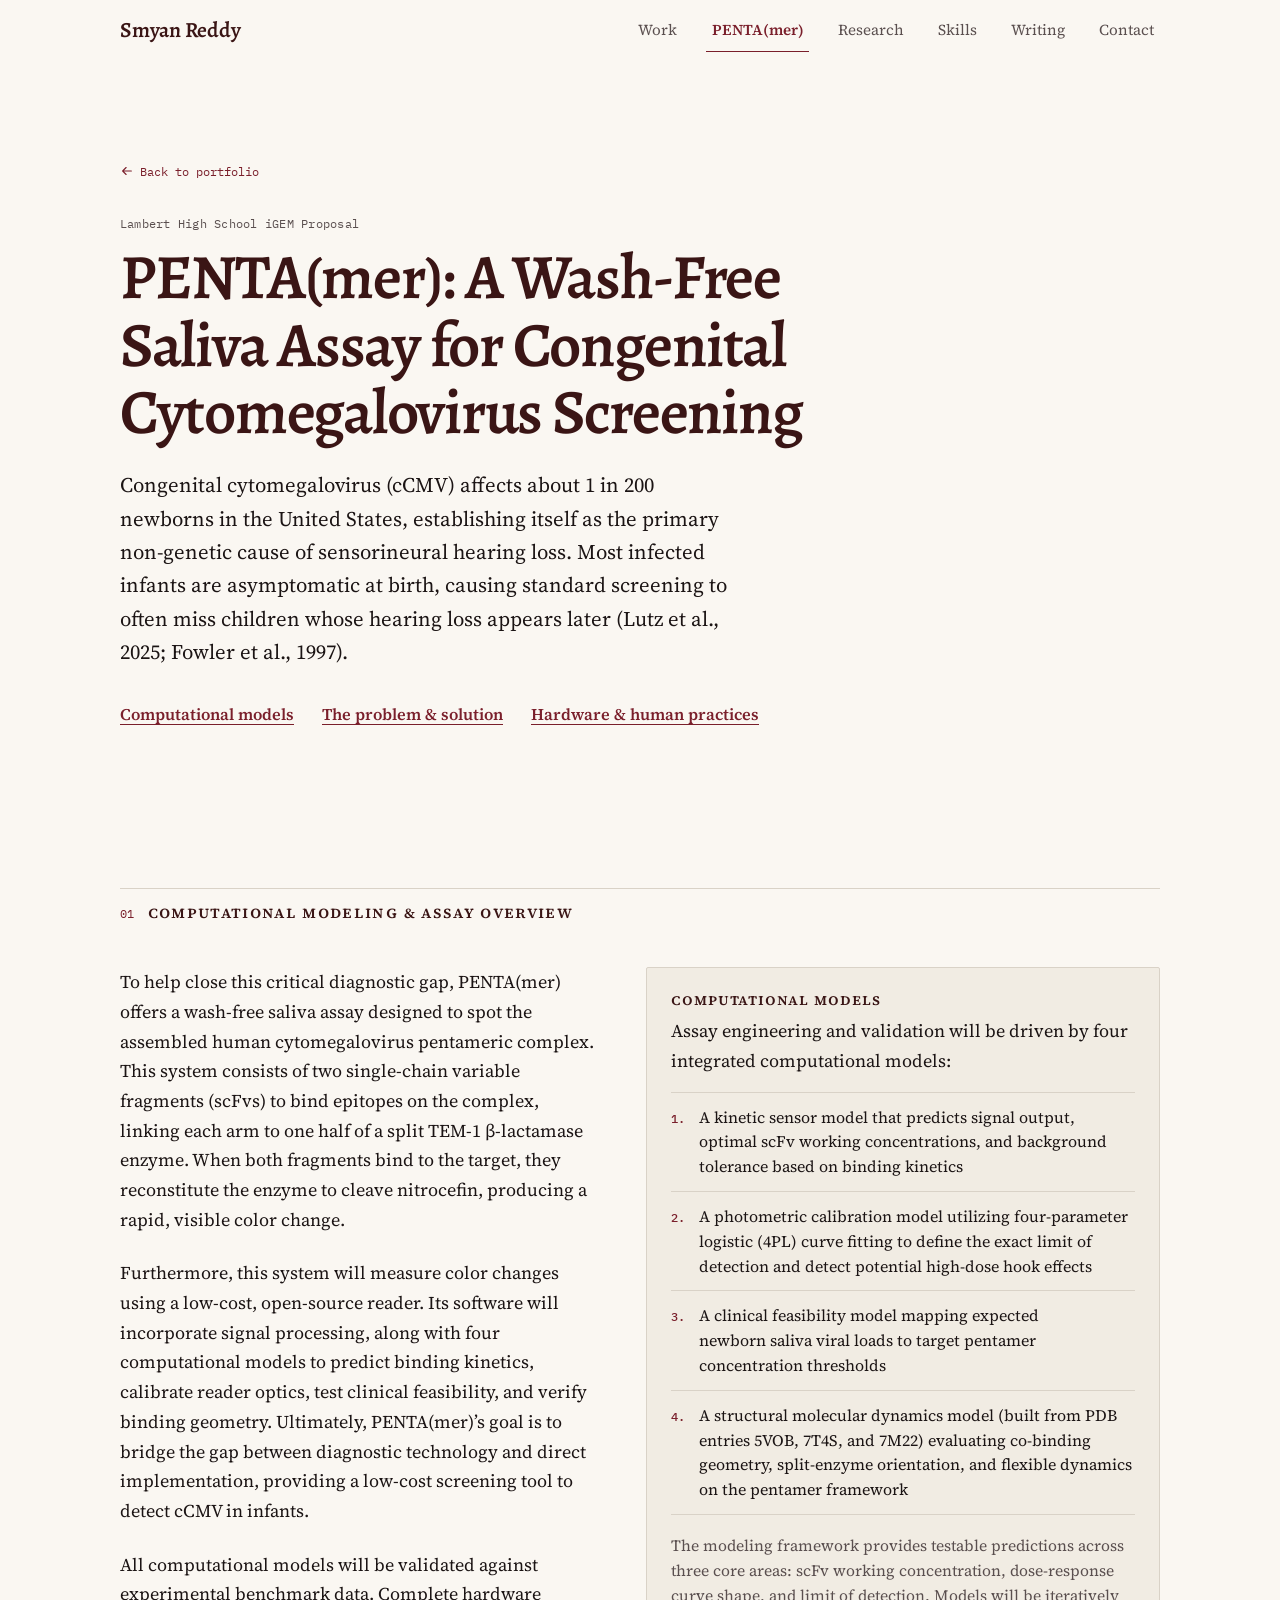
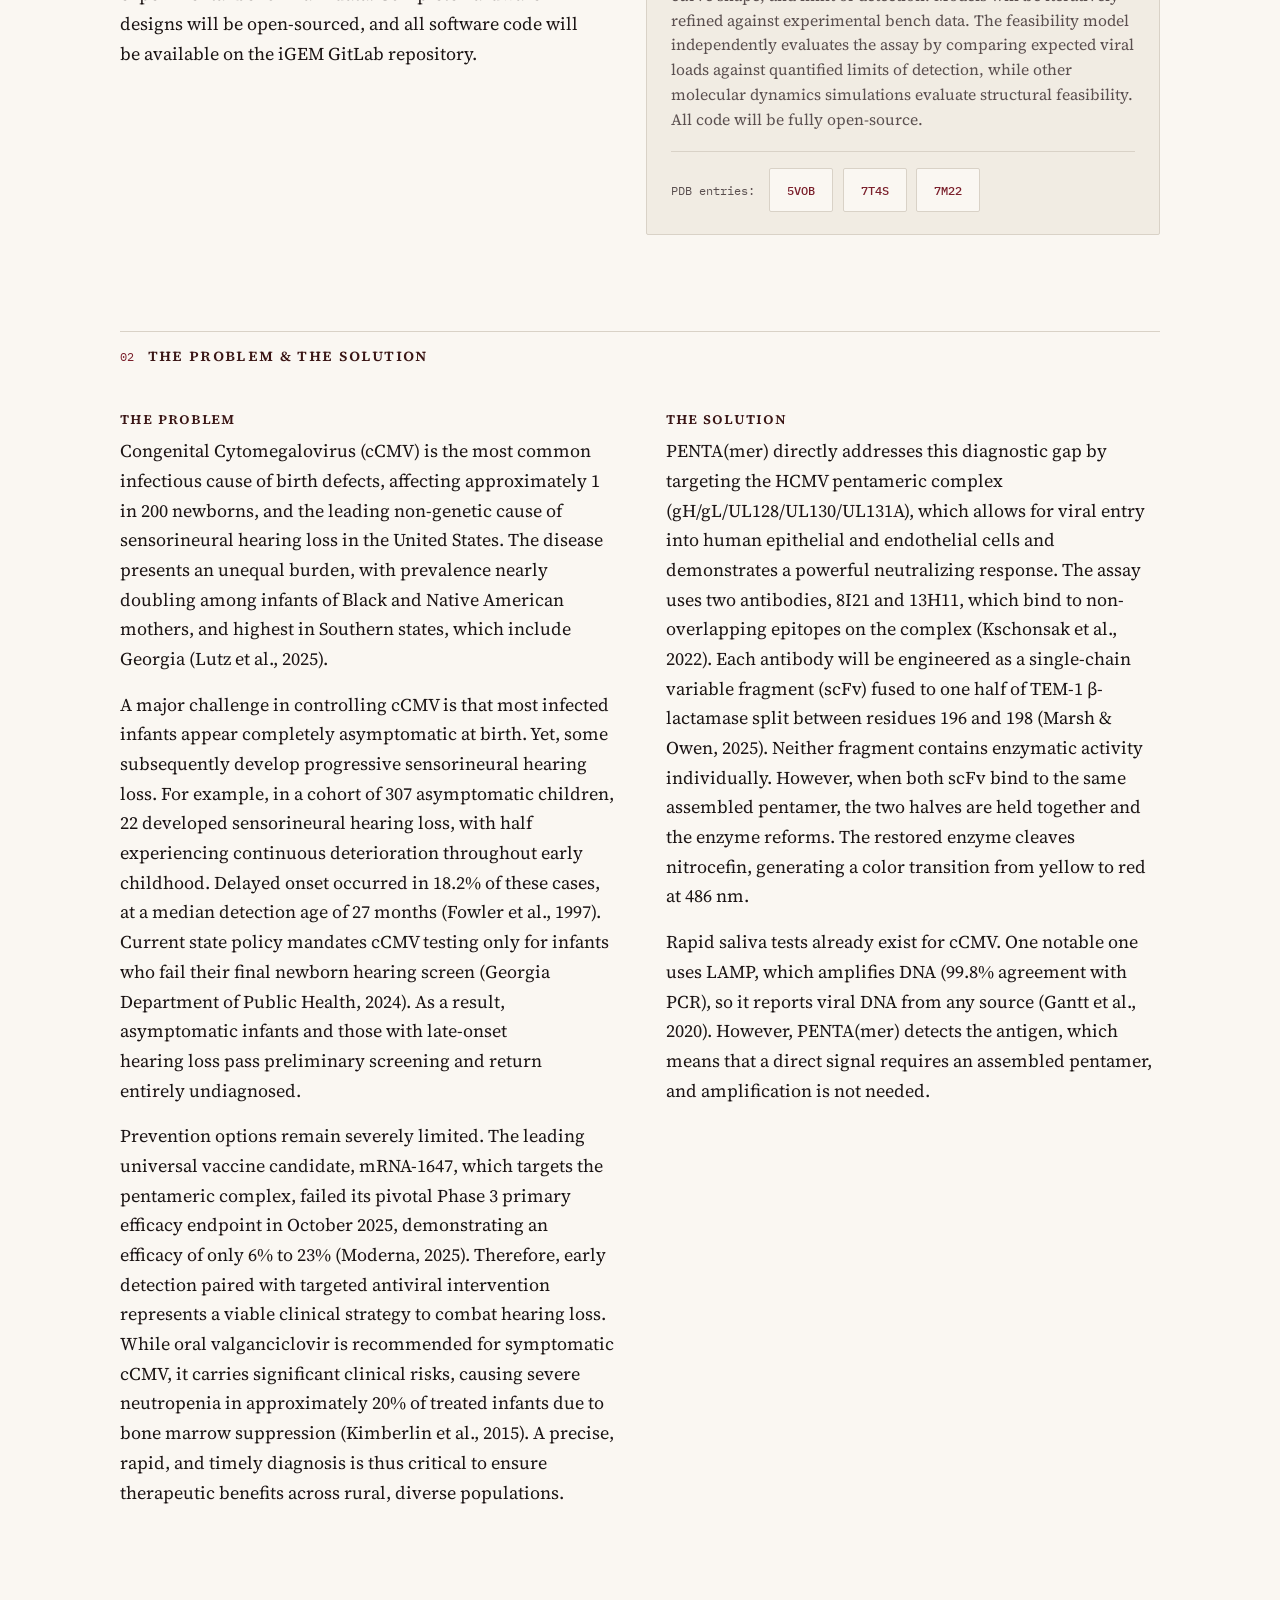
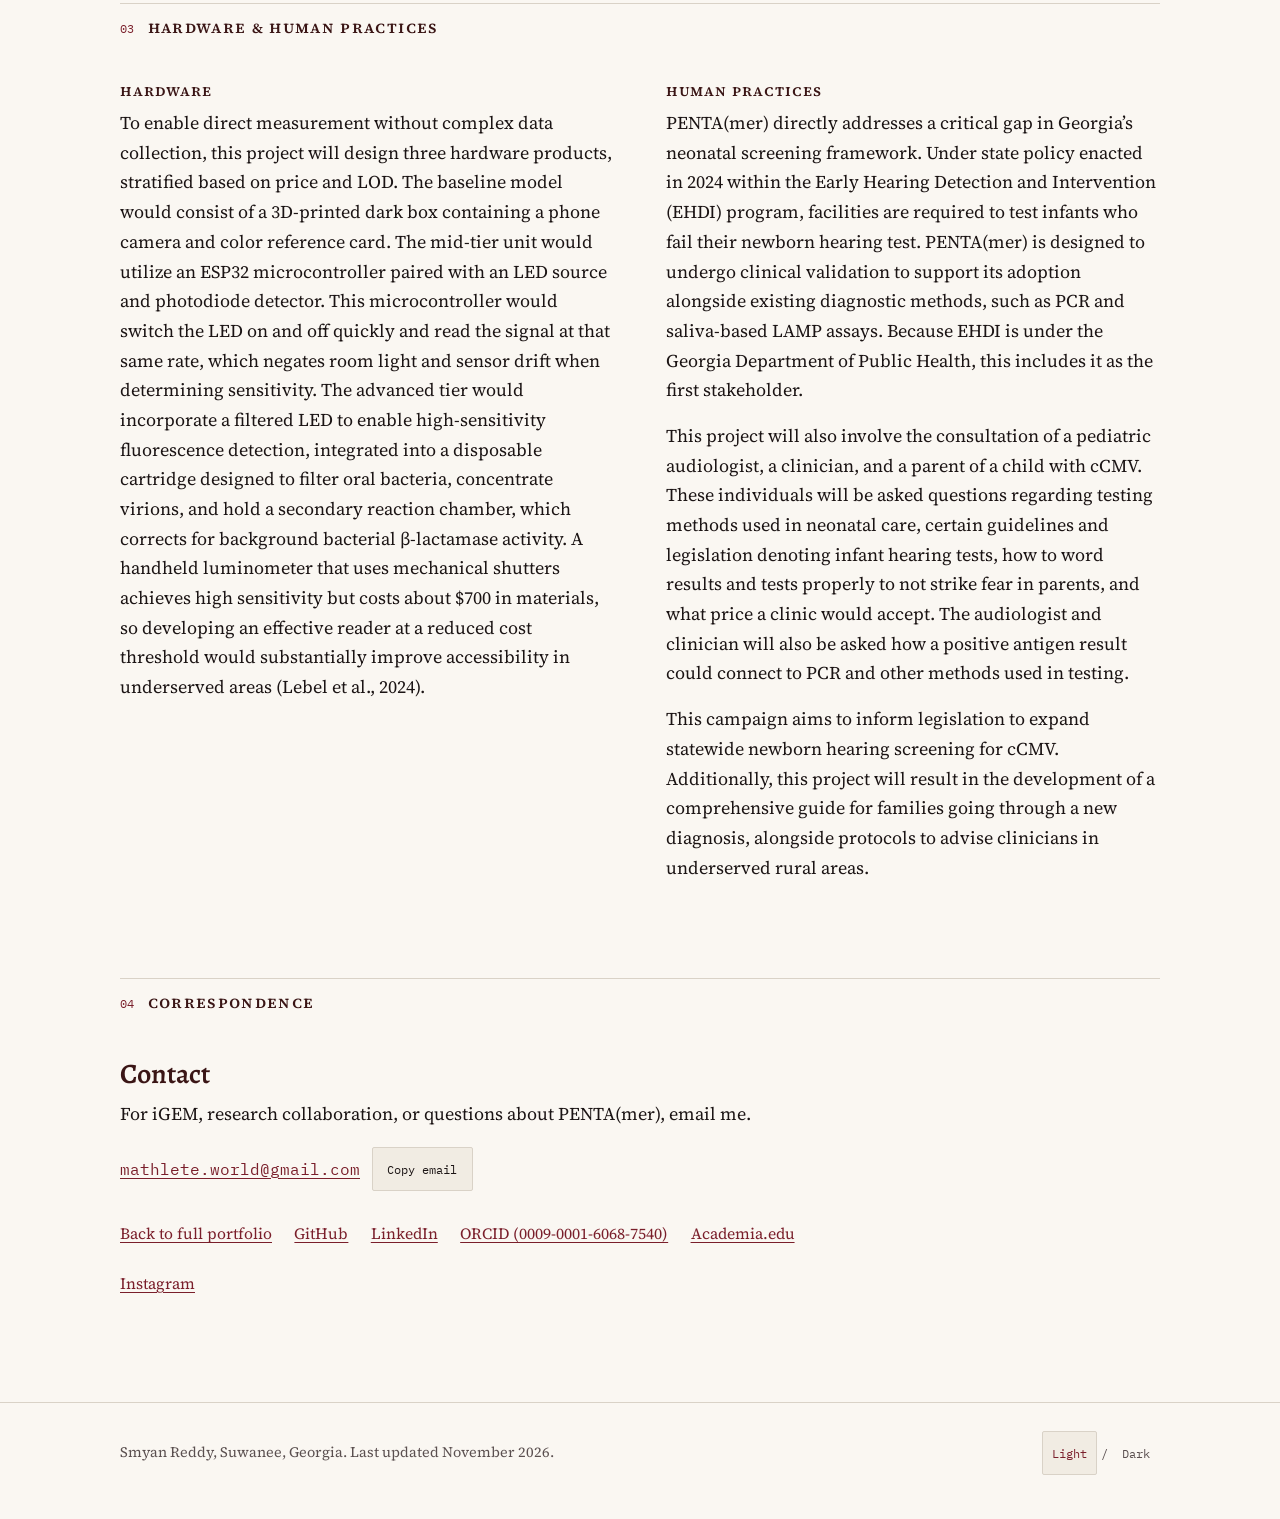
==== penta-mer/index.html @ 6793df15 "Initial commit: computational biology research portfolio and PENTA(mer) iGEM proposal" ====
<!DOCTYPE html>
<html lang="en">
<head>
  <meta charset="utf-8">
  <meta name="viewport" content="width=device-width, initial-scale=1">
  <title>PENTA(mer): A Wash-Free Saliva Assay for Congenital Cytomegalovirus Screening | Smyan Reddy</title>
  <meta name="description" content="Lambert High School iGEM Proposal by Smyan Reddy: PENTA(mer), a wash-free saliva assay for congenital cytomegalovirus screening driven by four integrated computational models.">
  <meta name="author" content="Smyan Reddy">

  <link rel="canonical" href="https://math12345678.github.io/portfolio/penta-mer/">
  <meta property="og:type" content="article">
  <meta property="og:title" content="PENTA(mer): A Wash-Free Saliva Assay for Congenital Cytomegalovirus Screening | Smyan Reddy">
  <meta property="og:description" content="Lambert High School iGEM Proposal focusing on four integrated computational models for split-enzyme congenital CMV screening.">
  <meta property="og:url" content="https://math12345678.github.io/portfolio/penta-mer/">
  <meta property="og:image" content="https://math12345678.github.io/portfolio/og-image.svg">
  <meta name="twitter:card" content="summary_large_image">
  <meta name="twitter:title" content="PENTA(mer): A Wash-Free Saliva Assay for Congenital Cytomegalovirus Screening | Smyan Reddy">
  <meta name="twitter:description" content="Lambert High School iGEM Proposal focusing on four integrated computational models for split-enzyme congenital CMV screening.">
  <meta name="twitter:image" content="https://math12345678.github.io/portfolio/og-image.svg">

  <link rel="icon" type="image/svg+xml" href="../favicon.svg">

  <!-- Apply saved theme preference before first paint -->
  <script>
    (function () {
      try {
        var saved = window.localStorage.getItem("sr-theme");
        if (saved === "light" || saved === "dark") {
          document.documentElement.setAttribute("data-theme", saved);
        }
      } catch (e) {}
    })();
  </script>

  <!-- Google Fonts with preconnect and non-blocking swap -->
  <link rel="preconnect" href="https://fonts.googleapis.com">
  <link rel="preconnect" href="https://fonts.gstatic.com" crossorigin>
  <link rel="preload" as="style" href="https://fonts.googleapis.com/css2?family=Alegreya:ital,wght@0,500;0,600;0,700;1,400;1,500&amp;family=IBM+Plex+Mono:wght@400;500&amp;family=Source+Serif+4:ital,opsz,wght@0,8..60,400;0,8..60,600;1,8..60,400&amp;display=swap">
  <link rel="stylesheet" href="https://fonts.googleapis.com/css2?family=Alegreya:ital,wght@0,500;0,600;0,700;1,400;1,500&amp;family=IBM+Plex+Mono:wght@400;500&amp;family=Source+Serif+4:ital,opsz,wght@0,8..60,400;0,8..60,600;1,8..60,400&amp;display=swap" media="print" onload="this.media='all'">
  <noscript>
    <link rel="stylesheet" href="https://fonts.googleapis.com/css2?family=Alegreya:ital,wght@0,500;0,600;0,700;1,400;1,500&amp;family=IBM+Plex+Mono:wght@400;500&amp;family=Source+Serif+4:ital,opsz,wght@0,8..60,400;0,8..60,600;1,8..60,400&amp;display=swap">
  </noscript>

  <!-- Critical above-the-fold styles -->
  <style id="critical-css">
    :root{--paper:#FAF7F2;--paper-2:#F1ECE3;--ink:#1B1414;--ink-2:#5A4F4F;--rule:#D9D2C7;--maroon:#3A1515;--accent:#7A1F2B;--max-width:1120px;--measure:62ch;--gutter:clamp(1.25rem,4vw,2.5rem)}
    @media (prefers-color-scheme:dark){:root:not([data-theme="light"]){--paper:#14100F;--paper-2:#1E1817;--ink:#EDE6DC;--ink-2:#B9AEA2;--rule:#342B29;--maroon:#F4EDE4;--accent:#D98B93}}
    :root[data-theme="dark"]{--paper:#14100F;--paper-2:#1E1817;--ink:#EDE6DC;--ink-2:#B9AEA2;--rule:#342B29;--maroon:#F4EDE4;--accent:#D98B93}
    *,*::before,*::after{box-sizing:border-box}
    body{margin:0;background:var(--paper);color:var(--ink);font-family:"Source Serif 4",Georgia,serif;font-size:1.125rem;line-height:1.65}
    .container{width:100%;max-width:var(--max-width);margin-inline:auto;padding-inline:var(--gutter)}
  </style>
  <link rel="stylesheet" href="../styles.css">

  <!-- Structured data: Person (no phone number or street address) -->
  <script type="application/ld+json">
  {
    "@context": "https://schema.org",
    "@type": "Person",
    "name": "Smyan Reddy",
    "email": "mailto:mathlete.world@gmail.com",
    "description": "Tenth-grade researcher, Lambert High School (Class of 2029), Suwanee, Georgia",
    "affiliation": {
      "@type": "EducationalOrganization",
      "name": "Lambert High School"
    },
    "sameAs": [
      "https://orcid.org/0009-0001-6068-7540",
      "https://github.com/math12345678",
      "https://www.linkedin.com/in/smyan-reddy/",
      "https://independent.academia.edu/SmyanReddy",
      "https://www.instagram.com/smyan.reddy/"
    ],
    "knowsAbout": [
      "computational structural biology",
      "molecular dynamics",
      "genomics",
      "synthetic biology",
      "biostatistics"
    ]
  }
  </script>
</head>
<body id="top">
  <a class="skip-link" href="#main-content">Skip to main content</a>

  <header class="site-header">
    <div class="container header-inner">
      <a class="wordmark" href="../" data-bind="person.name">Smyan Reddy</a>
      <nav aria-label="Primary">
        <button id="nav-toggle" class="nav-toggle" type="button" aria-expanded="false" aria-controls="site-nav-list">Menu</button>
        <ul id="site-nav-list" class="nav-list">
          <li><a href="../#work">Work</a></li>
          <li><a href="#top" class="is-active" aria-current="page">PENTA(mer)</a></li>
          <li><a href="../#research">Research</a></li>
          <li><a href="../#skills">Skills</a></li>
          <li><a href="../#writing">Writing</a></li>
          <li><a href="#contact">Contact</a></li>
        </ul>
      </nav>
    </div>
  </header>

  <main id="main-content">
    <!-- Proposal header -->
    <section class="hero" aria-labelledby="brief-heading">
      <div class="container grid-12">
        <div class="hero-main">
          <div class="brief-breadcrumb">
            <a href="../">
              <svg width="14" height="14" viewBox="0 0 16 16" fill="none" stroke="currentColor" stroke-width="1.25" aria-hidden="true" focusable="false">
                <path d="M13 8H3M7 4L3 8l4 4" stroke-linecap="round" stroke-linejoin="round"></path>
              </svg>
              <span>Back to portfolio</span>
            </a>
          </div>

          <p class="status-line" data-bind="pentamer.statusTag">Lambert High School iGEM Proposal</p>

          <h1 id="brief-heading" data-bind="pentamer.title">PENTA(mer): A Wash-Free Saliva Assay for Congenital Cytomegalovirus Screening</h1>
          <p class="hero-lead" data-bind="pentamer.abstractProblem">Congenital cytomegalovirus (cCMV) affects about 1 in 200 newborns in the United States, establishing itself as the primary non-genetic cause of sensorineural hearing loss. Most infected infants are asymptomatic at birth, causing standard screening to often miss children whose hearing loss appears later (Lutz et al., 2025; Fowler et al., 1997).</p>

          <div class="hero-links">
            <a class="text-action" href="#models">Computational models</a>
            <a class="text-action" href="#problem-solution">The problem &amp; solution</a>
            <a class="text-action" href="#hardware-hp">Hardware &amp; human practices</a>
          </div>
        </div>
      </div>
    </section>

    <!-- 01: Computational Modeling Framework (Primary Focus) -->
    <section id="models" class="section reveal-section" aria-labelledby="sec-brief-models">
      <div class="container">
        <div class="section-rule">
          <div class="section-heading-group">
            <span class="section-num">01</span>
            <h2 id="sec-brief-models" class="section-title">Computational Modeling &amp; Assay Overview</h2>
          </div>
        </div>

        <div class="pentamer-spread">
          <div class="pentamer-prose">
            <div class="prose-block">
              <p data-bind="pentamer.abstractAssay">To help close this critical diagnostic gap, PENTA(mer) offers a wash-free saliva assay designed to spot the assembled human cytomegalovirus pentameric complex. This system consists of two single-chain variable fragments (scFvs) to bind epitopes on the complex, linking each arm to one half of a split TEM-1 &#946;-lactamase enzyme. When both fragments bind to the target, they reconstitute the enzyme to cleave nitrocefin, producing a rapid, visible color change.</p>
            </div>

            <div class="prose-block">
              <p data-bind="pentamer.abstractReaderAndGoal">Furthermore, this system will measure color changes using a low-cost, open-source reader. Its software will incorporate signal processing, along with four computational models to predict binding kinetics, calibrate reader optics, test clinical feasibility, and verify binding geometry. Ultimately, PENTA(mer)&#8217;s goal is to bridge the gap between diagnostic technology and direct implementation, providing a low-cost screening tool to detect cCMV in infants.</p>
            </div>

            <div class="prose-block">
              <p data-bind="pentamer.modelsValidation">All computational models will be validated against experimental benchmark data. Complete hardware designs will be open-sourced, and all software code will be available on the iGEM GitLab repository.</p>
            </div>
          </div>

          <div class="pentamer-models-panel">
            <h3 class="prose-subhead" data-bind="pentamer.modelsHeading">Computational models</h3>
            <p data-bind="pentamer.modelsIntro">Assay engineering and validation will be driven by four integrated computational models:</p>

            <ol class="model-list">
              <li>
                <span class="model-code"><span data-bind="pentamer.models.0.num">1</span>.</span>
                <span data-bind="pentamer.models.0.text">A kinetic sensor model that predicts signal output, optimal scFv working concentrations, and background tolerance based on binding kinetics</span>
              </li>
              <li>
                <span class="model-code"><span data-bind="pentamer.models.1.num">2</span>.</span>
                <span data-bind="pentamer.models.1.text">A photometric calibration model utilizing four-parameter logistic (4PL) curve fitting to define the exact limit of detection and detect potential high-dose hook effects</span>
              </li>
              <li>
                <span class="model-code"><span data-bind="pentamer.models.2.num">3</span>.</span>
                <span data-bind="pentamer.models.2.text">A clinical feasibility model mapping expected newborn saliva viral loads to target pentamer concentration thresholds</span>
              </li>
              <li>
                <span class="model-code"><span data-bind="pentamer.models.3.num">4</span>.</span>
                <span data-bind="pentamer.models.3.text">A structural molecular dynamics model (built from PDB entries 5VOB, 7T4S, and 7M22) evaluating co-binding geometry, split-enzyme orientation, and flexible dynamics on the pentamer framework</span>
              </li>
            </ol>

            <p class="models-note" data-bind="pentamer.modelsFramework">The modeling framework provides testable predictions across three core areas: scFv working concentration, dose-response curve shape, and limit of detection. Models will be iteratively refined against experimental bench data. The feasibility model independently evaluates the assay by comparing expected viral loads against quantified limits of detection, while other molecular dynamics simulations evaluate structural feasibility. All code will be fully open-source.</p>

            <!-- TODO: Add computational modeling code and simulation outputs here when ready -->

            <div class="pdb-row">
              <span class="pdb-row-label">PDB entries:</span>
              <ul class="pdb-list">
                <li>
                  <a class="pdb-link" href="https://www.rcsb.org/structure/5VOB" target="_blank" rel="noopener noreferrer" data-bind="pentamer.pdbStructures.0.id" data-bind-href="pentamer.pdbStructures.0.url">5VOB</a>
                </li>
                <li>
                  <a class="pdb-link" href="https://www.rcsb.org/structure/7T4S" target="_blank" rel="noopener noreferrer" data-bind="pentamer.pdbStructures.1.id" data-bind-href="pentamer.pdbStructures.1.url">7T4S</a>
                </li>
                <li>
                  <a class="pdb-link" href="https://www.rcsb.org/structure/7M22" target="_blank" rel="noopener noreferrer" data-bind="pentamer.pdbStructures.2.id" data-bind-href="pentamer.pdbStructures.2.url">7M22</a>
                </li>
              </ul>
            </div>
          </div>
        </div>
      </div>
    </section>

    <!-- 02: The Problem & The Solution -->
    <section id="problem-solution" class="section reveal-section" aria-labelledby="sec-brief-problem">
      <div class="container">
        <div class="section-rule">
          <div class="section-heading-group">
            <span class="section-num">02</span>
            <h2 id="sec-brief-problem" class="section-title">The Problem &amp; The Solution</h2>
          </div>
        </div>

        <div class="brief-columns">
          <div class="pentamer-prose">
            <h3 class="prose-subhead">The Problem</h3>
            <p data-bind="pentamer.problemFull1">Congenital Cytomegalovirus (cCMV) is the most common infectious cause of birth defects, affecting approximately 1 in 200 newborns, and the leading non-genetic cause of sensorineural hearing loss in the United States. The disease presents an unequal burden, with prevalence nearly doubling among infants of Black and Native American mothers, and highest in Southern states, which include Georgia (Lutz et al., 2025).</p>
            <p data-bind="pentamer.problemFull2">A major challenge in controlling cCMV is that most infected infants appear completely asymptomatic at birth. Yet, some subsequently develop progressive sensorineural hearing loss. For example, in a cohort of 307 asymptomatic children, 22 developed sensorineural hearing loss, with half experiencing continuous deterioration throughout early childhood. Delayed onset occurred in 18.2% of these cases, at a median detection age of 27 months (Fowler et al., 1997). Current state policy mandates cCMV testing only for infants who fail their final newborn hearing screen (Georgia Department of Public Health, 2024). As a result, asymptomatic infants and those with late-onset hearing loss pass preliminary screening and return entirely undiagnosed.</p>
            <p data-bind="pentamer.problemFull3">Prevention options remain severely limited. The leading universal vaccine candidate, mRNA-1647, which targets the pentameric complex, failed its pivotal Phase 3 primary efficacy endpoint in October 2025, demonstrating an efficacy of only 6% to 23% (Moderna, 2025). Therefore, early detection paired with targeted antiviral intervention represents a viable clinical strategy to combat hearing loss. While oral valganciclovir is recommended for symptomatic cCMV, it carries significant clinical risks, causing severe neutropenia in approximately 20% of treated infants due to bone marrow suppression (Kimberlin et al., 2015). A precise, rapid, and timely diagnosis is thus critical to ensure therapeutic benefits across rural, diverse populations.</p>
          </div>

          <div class="pentamer-prose">
            <h3 class="prose-subhead">The Solution</h3>
            <p data-bind="pentamer.solutionFull1">PENTA(mer) directly addresses this diagnostic gap by targeting the HCMV pentameric complex (gH/gL/UL128/UL130/UL131A), which allows for viral entry into human epithelial and endothelial cells and demonstrates a powerful neutralizing response. The assay uses two antibodies, 8I21 and 13H11, which bind to non-overlapping epitopes on the complex (Kschonsak et al., 2022). Each antibody will be engineered as a single-chain variable fragment (scFv) fused to one half of TEM-1 &#946;-lactamase split between residues 196 and 198 (Marsh &amp; Owen, 2025). Neither fragment contains enzymatic activity individually. However, when both scFv bind to the same assembled pentamer, the two halves are held together and the enzyme reforms. The restored enzyme cleaves nitrocefin, generating a color transition from yellow to red at 486 nm.</p>
            <p data-bind="pentamer.solutionFull2">Rapid saliva tests already exist for cCMV. One notable one uses LAMP, which amplifies DNA (99.8% agreement with PCR), so it reports viral DNA from any source (Gantt et al., 2020). However, PENTA(mer) detects the antigen, which means that a direct signal requires an assembled pentamer, and amplification is not needed.</p>
          </div>
        </div>
      </div>
    </section>

    <!-- 03: Hardware & Human Practices -->
    <section id="hardware-hp" class="section reveal-section" aria-labelledby="sec-brief-hardware">
      <div class="container">
        <div class="section-rule">
          <div class="section-heading-group">
            <span class="section-num">03</span>
            <h2 id="sec-brief-hardware" class="section-title">Hardware &amp; Human Practices</h2>
          </div>
        </div>

        <div class="brief-columns">
          <div class="pentamer-prose">
            <h3 class="prose-subhead">Hardware</h3>
            <p data-bind="pentamer.hardwareFull">To enable direct measurement without complex data collection, this project will design three hardware products, stratified based on price and LOD. The baseline model would consist of a 3D-printed dark box containing a phone camera and color reference card. The mid-tier unit would utilize an ESP32 microcontroller paired with an LED source and photodiode detector. This microcontroller would switch the LED on and off quickly and read the signal at that same rate, which negates room light and sensor drift when determining sensitivity. The advanced tier would incorporate a filtered LED to enable high-sensitivity fluorescence detection, integrated into a disposable cartridge designed to filter oral bacteria, concentrate virions, and hold a secondary reaction chamber, which corrects for background bacterial &#946;-lactamase activity. A handheld luminometer that uses mechanical shutters achieves high sensitivity but costs about $700 in materials, so developing an effective reader at a reduced cost threshold would substantially improve accessibility in underserved areas (Lebel et al., 2024).</p>
          </div>

          <div class="pentamer-prose">
            <h3 class="prose-subhead">Human Practices</h3>
            <p data-bind="pentamer.humanPracticesFull1">PENTA(mer) directly addresses a critical gap in Georgia&#8217;s neonatal screening framework. Under state policy enacted in 2024 within the Early Hearing Detection and Intervention (EHDI) program, facilities are required to test infants who fail their newborn hearing test. PENTA(mer) is designed to undergo clinical validation to support its adoption alongside existing diagnostic methods, such as PCR and saliva-based LAMP assays. Because EHDI is under the Georgia Department of Public Health, this includes it as the first stakeholder.</p>
            <p data-bind="pentamer.humanPracticesFull2">This project will also involve the consultation of a pediatric audiologist, a clinician, and a parent of a child with cCMV. These individuals will be asked questions regarding testing methods used in neonatal care, certain guidelines and legislation denoting infant hearing tests, how to word results and tests properly to not strike fear in parents, and what price a clinic would accept. The audiologist and clinician will also be asked how a positive antigen result could connect to PCR and other methods used in testing.</p>
            <p data-bind="pentamer.humanPracticesFull3">This campaign aims to inform legislation to expand statewide newborn hearing screening for cCMV. Additionally, this project will result in the development of a comprehensive guide for families going through a new diagnosis, alongside protocols to advise clinicians in underserved rural areas.</p>
          </div>
        </div>
      </div>
    </section>

    <!-- 04: Contact -->
    <section id="contact" class="section reveal-section" aria-labelledby="sec-brief-contact">
      <div class="container">
        <div class="section-rule">
          <div class="section-heading-group">
            <span class="section-num">04</span>
            <h2 class="section-title">Correspondence</h2>
          </div>
        </div>

        <div class="contact-box">
          <h3 id="sec-brief-contact" class="contact-heading" data-bind="contact.heading">Contact</h3>
          <p data-bind="contact.sentence">For iGEM, research collaboration, or questions about PENTA(mer), email me.</p>

          <div class="email-row">
            <a class="email-link" href="mailto:mathlete.world@gmail.com" data-bind="person.email" data-bind-href="person.email" data-href-prefix="mailto:">mathlete.world@gmail.com</a>
            <button id="copy-email-btn" class="copy-btn" type="button">Copy email</button>
            <span id="copy-status" class="copy-status" role="status" aria-live="polite"></span>
          </div>

          <ul class="profile-links">
            <li>
              <a href="../">Back to full portfolio</a>
            </li>
            <li>
              <a href="https://github.com/math12345678" target="_blank" rel="noopener noreferrer" data-bind-href="person.githubUrl">GitHub</a>
            </li>
            <li>
              <a href="https://www.linkedin.com/in/smyan-reddy/" target="_blank" rel="noopener noreferrer" data-bind-href="person.linkedinUrl">LinkedIn</a>
            </li>
            <li>
              <a href="https://orcid.org/0009-0001-6068-7540" target="_blank" rel="noopener noreferrer" data-bind-href="person.orcidUrl">ORCID (0009-0001-6068-7540)</a>
            </li>
            <li>
              <a href="https://independent.academia.edu/SmyanReddy" target="_blank" rel="noopener noreferrer" data-bind-href="person.academiaUrl">Academia.edu</a>
            </li>
            <li>
              <a href="https://www.instagram.com/smyan.reddy/" target="_blank" rel="noopener noreferrer" data-bind-href="person.instagramUrl">Instagram</a>
            </li>
          </ul>
        </div>
      </div>
    </section>
  </main>

  <footer class="site-footer">
    <div class="container footer-inner">
      <span data-bind="person.locationAndUpdated">Smyan Reddy, Suwanee, Georgia. Last updated November 2026.</span>
      <div class="theme-switch" role="group" aria-label="Color theme">
        <button class="theme-btn" type="button" data-theme-choice="light" aria-pressed="false">Light</button>
        <span aria-hidden="true">/</span>
        <button class="theme-btn" type="button" data-theme-choice="dark" aria-pressed="false">Dark</button>
      </div>
    </div>
  </footer>

  <script src="../content.js" defer></script>
  <script src="../main.js" defer></script>
</body>
</html>
---- styles.css ----
/*
 * Stylesheet for Smyan Reddy's research portfolio.
 * Editorial monograph aesthetic: warm paper, deep ink, hairline rules, strict 12-column grid.
 */

/* Metric-matched fallbacks to prevent layout shift during Google Fonts swap */
@font-face {
  font-family: "Alegreya Fallback";
  src: local("Georgia"), local("Times New Roman");
  size-adjust: 97%;
  ascent-override: 98%;
  descent-override: 26%;
  line-gap-override: 0%;
}

@font-face {
  font-family: "Source Serif Fallback";
  src: local("Georgia"), local("Times New Roman");
  size-adjust: 100%;
  ascent-override: 96%;
  descent-override: 27%;
  line-gap-override: 0%;
}

@font-face {
  font-family: "Mono Fallback";
  src: local("Menlo"), local("Consolas"), local("Courier New");
  size-adjust: 98%;
  ascent-override: 95%;
  descent-override: 25%;
  line-gap-override: 0%;
}

:root {
  /* Palette tokens */
  --paper: #FAF7F2;
  --paper-2: #F1ECE3;
  --ink: #1B1414;
  --ink-2: #5A4F4F;
  --rule: #D9D2C7;
  --maroon: #3A1515;
  --accent: #7A1F2B;

  /* Font stacks */
  --font-display: "Alegreya", "Alegreya Fallback", Georgia, serif;
  --font-body: "Source Serif 4", "Source Serif Fallback", Georgia, serif;
  --font-mono: "IBM Plex Mono", "Mono Fallback", ui-monospace, SFMono-Regular, Menlo, monospace;

  /* Modular scale (1.250 Major Third anchored at 18px body) */
  --step--2: 0.78rem;
  --step--1: 0.9rem;
  --step-0: 1.125rem;
  --step-1: 1.406rem;
  --step-2: 1.758rem;
  --step-3: 2.197rem;
  --step-4: 2.747rem;
  --step-5: clamp(2.25rem, 4.6vw + 0.9rem, 3.95rem);

  /* Layout tokens */
  --max-width: 1120px;
  --measure: 62ch;
  --gutter: clamp(1.25rem, 4vw, 2.5rem);
  --section-space: 4rem;
  --radius: 2px;

  color-scheme: light;
}

@media (prefers-color-scheme: dark) {
  :root:not([data-theme="light"]) {
    --paper: #14100F;
    --paper-2: #1E1817;
    --ink: #EDE6DC;
    --ink-2: #B9AEA2;
    --rule: #342B29;
    --maroon: #F4EDE4;
    --accent: #D98B93;
    color-scheme: dark;
  }
}

:root[data-theme="dark"] {
  --paper: #14100F;
  --paper-2: #1E1817;
  --ink: #EDE6DC;
  --ink-2: #B9AEA2;
  --rule: #342B29;
  --maroon: #F4EDE4;
  --accent: #D98B93;
  color-scheme: dark;
}

@media (min-width: 768px) {
  :root {
    --section-space: 6rem;
  }
}

/* Reset and base typography */
*,
*::before,
*::after {
  box-sizing: border-box;
}

html {
  background-color: var(--paper);
  color: var(--ink);
  font-size: 16px;
  -webkit-text-size-adjust: 100%;
  scroll-padding-top: 5rem;
}

@media (prefers-reduced-motion: no-preference) {
  html {
    scroll-behavior: smooth;
  }
}

body {
  margin: 0;
  background-color: var(--paper);
  color: var(--ink);
  font-family: var(--font-body);
  font-size: var(--step-0);
  line-height: 1.65;
  font-kerning: normal;
  font-variant-ligatures: common-ligatures contextual;
  text-rendering: optimizeLegibility;
}

h1,
h2,
h3,
h4 {
  margin: 0;
  font-family: var(--font-display);
  color: var(--maroon);
  font-weight: 600;
  line-height: 1.18;
  text-wrap: balance;
}

p,
li,
dd,
figcaption {
  text-wrap: pretty;
  hanging-punctuation: first last;
}

p {
  margin: 0 0 1rem 0;
}

p:last-child {
  margin-bottom: 0;
}

a {
  color: var(--accent);
  text-decoration: underline;
  text-decoration-thickness: 1px;
  text-underline-offset: 0.2em;
  transition: color 150ms ease, text-decoration-color 150ms ease;
}

a:hover {
  color: var(--ink);
  text-decoration-thickness: 1.5px;
}

:focus-visible {
  outline: 2px solid var(--accent);
  outline-offset: 3px;
  border-radius: var(--radius);
}

code,
.mono {
  font-family: var(--font-mono);
  font-size: 0.86em;
}

.tabular {
  font-variant-numeric: tabular-nums;
}

.small-caps {
  font-family: var(--font-body);
  font-variant-caps: all-small-caps;
  letter-spacing: 0.07em;
  font-weight: 600;
}

.sr-only {
  position: absolute;
  width: 1px;
  height: 1px;
  padding: 0;
  margin: -1px;
  overflow: hidden;
  clip: rect(0, 0, 0, 0);
  white-space: nowrap;
  border: 0;
}

/* Skip link */
.skip-link {
  position: absolute;
  left: var(--gutter);
  top: -100px;
  z-index: 200;
  background: var(--paper);
  color: var(--accent);
  border: 1px solid var(--accent);
  padding: 0.65rem 1rem;
  min-height: 44px;
  display: inline-flex;
  align-items: center;
  font-family: var(--font-mono);
  font-size: var(--step--1);
  text-decoration: none;
  border-radius: var(--radius);
}

.skip-link:focus {
  top: 0.75rem;
}

/* Page container and 12-column editorial grid */
.container {
  width: 100%;
  max-width: var(--max-width);
  margin-inline: auto;
  padding-inline: var(--gutter);
}

.grid-12 {
  display: grid;
  grid-template-columns: repeat(12, minmax(0, 1fr));
  column-gap: clamp(1rem, 2.2vw, 2rem);
}

/* Sticky quiet header */
.site-header {
  position: sticky;
  top: 0;
  z-index: 100;
  background-color: var(--paper);
  background-color: color-mix(in srgb, var(--paper) 94%, transparent);
  backdrop-filter: blur(6px);
  border-bottom: 1px solid transparent;
  transition: border-color 180ms ease;
}

.site-header.is-scrolled {
  border-bottom-color: var(--rule);
}

.header-inner {
  display: flex;
  align-items: center;
  justify-content: space-between;
  min-height: 3.75rem;
  gap: 1rem;
  position: relative;
}

.wordmark {
  font-family: var(--font-display);
  font-size: 1.35rem;
  font-weight: 600;
  letter-spacing: -0.01em;
  color: var(--maroon);
  text-decoration: none;
  min-height: 44px;
  display: inline-flex;
  align-items: center;
}

.wordmark:hover {
  color: var(--accent);
}

.nav-toggle {
  display: inline-flex;
  align-items: center;
  justify-content: center;
  min-height: 44px;
  min-width: 56px;
  padding: 0.4rem 0.75rem;
  background: transparent;
  color: var(--ink);
  border: 1px solid var(--rule);
  border-radius: var(--radius);
  font-family: var(--font-mono);
  font-size: var(--step--2);
  letter-spacing: 0.04em;
  cursor: pointer;
}

.nav-toggle:hover {
  border-color: var(--accent);
  color: var(--accent);
}

.nav-list {
  list-style: none;
  margin: 0;
  padding: 0;
}

@media (max-width: 767.98px) {
  .nav-list {
    display: none;
    position: absolute;
    top: 100%;
    left: calc(-1 * var(--gutter));
    right: calc(-1 * var(--gutter));
    background: var(--paper);
    border-top: 1px solid var(--rule);
    border-bottom: 1px solid var(--rule);
    padding: 0.5rem var(--gutter) 0.75rem;
  }

  .nav-list.is-open {
    display: grid;
    grid-template-columns: repeat(2, minmax(0, 1fr));
    gap: 0.25rem 1rem;
  }

  .nav-list a {
    display: flex;
    align-items: center;
    min-height: 44px;
    font-size: var(--step--1);
    color: var(--ink);
    text-decoration: none;
    border-bottom: 1px solid var(--rule);
  }

  .nav-list li:nth-last-child(-n + 2) a {
    border-bottom: 0;
  }
}

@media (min-width: 768px) {
  .nav-toggle {
    display: none;
  }

  .nav-list {
    display: flex;
    align-items: center;
    gap: clamp(0.75rem, 1.8vw, 1.6rem);
  }

  .nav-list a {
    display: inline-flex;
    align-items: center;
    justify-content: center;
    min-height: 44px;
    min-width: 44px;
    padding-inline: 0.35rem;
    font-family: var(--font-body);
    font-size: 0.95rem;
    color: var(--ink-2);
    text-decoration: none;
    border-bottom: 1.5px solid transparent;
  }

  .nav-list a:hover {
    color: var(--ink);
  }
}

.nav-list a[aria-current="true"],
.nav-list a[aria-current="page"],
.nav-list a.is-active {
  color: var(--accent);
  border-bottom-color: var(--accent);
  font-weight: 600;
}

/* Hero section */
.hero {
  padding-top: clamp(3rem, 7vw, 5.5rem);
  padding-bottom: var(--section-space);
}

.hero-main {
  grid-column: 1 / -1;
}

@media (min-width: 960px) {
  .hero-main {
    grid-column: 1 / 11;
  }

  .hero:has(.hero-portrait) .hero-main {
    grid-column: 1 / 9;
  }
}

.hero-portrait {
  grid-column: 1 / -1;
  max-width: 15rem;
  margin: 0 0 2rem;
}

@media (min-width: 960px) {
  .hero-portrait {
    grid-column: 9 / 13;
    max-width: none;
    align-self: start;
  }
}

.hero-portrait img {
  display: block;
  width: 100%;
  height: auto;
  border: 1px solid var(--rule);
  border-radius: var(--radius);
}

.hero-kicker {
  font-family: var(--font-mono);
  font-size: var(--step--2);
  color: var(--ink-2);
  margin-bottom: 1rem;
  letter-spacing: 0.02em;
}

.hero h1 {
  font-size: var(--step-5);
  font-weight: 600;
  letter-spacing: -0.02em;
  line-height: 1.07;
  margin-bottom: 1.35rem;
}

.hero-lead {
  max-width: var(--measure);
  font-size: clamp(1.125rem, 1.3vw + 0.85rem, 1.3rem);
  line-height: 1.6;
  color: var(--ink);
  margin-bottom: 1.5rem;
}

.hero-links {
  display: flex;
  flex-wrap: wrap;
  align-items: center;
  gap: 0.5rem 1.75rem;
  margin-bottom: clamp(2.25rem, 5vw, 3.5rem);
}

.text-action {
  display: inline-flex;
  align-items: center;
  gap: 0.45rem;
  min-height: 44px;
  font-family: var(--font-body);
  font-size: 1.02rem;
  font-weight: 600;
  color: var(--accent);
  text-decoration: underline;
  text-decoration-thickness: 1px;
  text-underline-offset: 0.24em;
}

.text-action svg {
  width: 14px;
  height: 14px;
  stroke: currentColor;
  stroke-width: 1.25;
  fill: none;
  flex-shrink: 0;
}

/* Hero four-fact ruled strip */
.facts-row {
  grid-column: 1 / -1;
  display: grid;
  grid-template-columns: 1fr;
  border-top: 1px solid var(--rule);
  border-bottom: 1px solid var(--rule);
  margin: 0;
  padding: 0;
  list-style: none;
}

.facts-row li {
  padding: 0.9rem 0;
  border-bottom: 1px solid var(--rule);
}

.facts-row li:last-child {
  border-bottom: 0;
}

@media (min-width: 600px) and (max-width: 999.98px) {
  .facts-row {
    grid-template-columns: repeat(2, minmax(0, 1fr));
  }

  .facts-row li {
    padding: 1rem 1rem 1rem 0;
  }

  .facts-row li:nth-child(even) {
    padding-left: 1rem;
    padding-right: 0;
    border-left: 1px solid var(--rule);
  }

  .facts-row li:nth-last-child(-n + 2) {
    border-bottom: 0;
  }
}

@media (min-width: 1000px) {
  .facts-row {
    grid-template-columns: repeat(4, minmax(0, 1fr));
  }

  .facts-row li {
    padding: 1.05rem 1.15rem;
    border-bottom: 0;
    border-left: 1px solid var(--rule);
  }

  .facts-row li:first-child {
    padding-left: 0;
    border-left: 0;
  }

  .facts-row li:last-child {
    padding-right: 0;
  }
}

.fact-label {
  display: block;
  font-size: 0.85rem;
  color: var(--ink-2);
  line-height: 1.2;
  margin-bottom: 0.3rem;
}

.fact-value {
  display: block;
  font-size: 0.98rem;
  line-height: 1.38;
  color: var(--ink);
  font-variant-numeric: tabular-nums;
}

.fact-value a {
  display: inline-flex;
  align-items: center;
  min-height: 44px;
  margin-block: -0.45rem;
}

.fact-sub {
  display: block;
  margin-top: 0.2rem;
  font-size: 0.85rem;
  line-height: 1.4;
  color: var(--ink-2);
}

/* Editorial section frame and small-caps numbered rule */
.section {
  padding-bottom: var(--section-space);
}

.section-rule {
  position: relative;
  display: flex;
  align-items: baseline;
  justify-content: space-between;
  gap: 1rem;
  padding-top: 0.85rem;
  margin-bottom: clamp(1.75rem, 3.5vw, 2.75rem);
  border-top: 1px solid var(--rule);
}

.section-heading-group {
  display: flex;
  align-items: baseline;
  gap: 0.85rem;
}

.section-num {
  font-family: var(--font-mono);
  font-size: var(--step--2);
  color: var(--accent);
  font-variant-numeric: tabular-nums;
}

.section-title {
  font-family: var(--font-body);
  font-variant-caps: all-small-caps;
  letter-spacing: 0.08em;
  font-size: 1.05rem;
  font-weight: 600;
  color: var(--maroon);
  line-height: 1.2;
}

/* Scroll reveal and hairline draw: strictly opt-in for non-reduced motion */
@media (prefers-reduced-motion: no-preference) {
  html.js-ready .reveal-section {
    opacity: 0;
    transform: translateY(8px);
    transition: opacity 400ms cubic-bezier(0.22, 1, 0.36, 1),
      transform 400ms cubic-bezier(0.22, 1, 0.36, 1);
  }

  html.js-ready .reveal-section.is-visible {
    opacity: 1;
    transform: translateY(0);
  }

  html.js-ready .section-rule {
    border-top-color: transparent;
  }

  html.js-ready .section-rule::before {
    content: "";
    position: absolute;
    top: -1px;
    left: 0;
    right: 0;
    height: 1px;
    background-color: var(--rule);
    transform: scaleX(0);
    transform-origin: left center;
    transition: transform 520ms cubic-bezier(0.22, 1, 0.36, 1);
  }

  html.js-ready .reveal-section.is-visible .section-rule::before {
    transform: scaleX(1);
  }
}

/* Featured centerpiece: PENTA(mer) editorial two-column spread */
.pentamer-header {
  margin-bottom: 2rem;
  max-width: 52rem;
}

.status-line {
  margin: 0 0 0.65rem;
  font-family: var(--font-mono);
  font-size: var(--step--2);
  color: var(--ink-2);
  letter-spacing: 0.02em;
}

.pentamer-display-title {
  font-size: clamp(1.75rem, 2.8vw + 0.85rem, 2.55rem);
  line-height: 1.14;
  letter-spacing: -0.015em;
  margin-bottom: 0.65rem;
}

.pentamer-spread {
  display: grid;
  grid-template-columns: 1fr;
  gap: 2.25rem;
  align-items: start;
}

@media (min-width: 920px) {
  .pentamer-spread {
    grid-template-columns: minmax(0, 0.96fr) minmax(0, 1.04fr);
    column-gap: clamp(2rem, 4vw, 3.75rem);
  }
}

.pentamer-prose {
  max-width: var(--measure);
}

.pentamer-models-panel {
  max-width: var(--measure);
  padding: 1.4rem 1.5rem;
  background-color: var(--paper-2);
  border: 1px solid var(--rule);
  border-radius: var(--radius);
}

.prose-block {
  margin-bottom: 1.5rem;
}

.prose-block:last-child {
  margin-bottom: 0;
}

.prose-subhead {
  font-family: var(--font-body);
  font-variant-caps: all-small-caps;
  letter-spacing: 0.06em;
  font-size: 0.98rem;
  font-weight: 600;
  color: var(--maroon);
  margin-bottom: 0.45rem;
}

.model-list {
  list-style: none;
  margin: 0.85rem 0 1.2rem;
  padding: 0;
  border-top: 1px solid var(--rule);
}

.model-list li {
  display: grid;
  grid-template-columns: 1.75rem minmax(0, 1fr);
  align-items: baseline;
  padding: 0.75rem 0;
  border-bottom: 1px solid var(--rule);
  font-size: 1rem;
  line-height: 1.55;
}

.model-code {
  font-family: var(--font-mono);
  font-size: var(--step--2);
  font-weight: 500;
  color: var(--accent);
}

.models-note {
  font-size: 0.98rem;
  line-height: 1.58;
  color: var(--ink-2);
  margin-bottom: 1.15rem;
}

.pdb-row {
  display: flex;
  flex-wrap: wrap;
  align-items: center;
  gap: 0.5rem 0.65rem;
  margin-top: 1rem;
  padding-top: 1rem;
  border-top: 1px solid var(--rule);
}

.pdb-row-label {
  font-family: var(--font-mono);
  font-size: var(--step--2);
  color: var(--ink-2);
  margin-right: 0.25rem;
}

.pdb-list {
  display: flex;
  flex-wrap: wrap;
  gap: 0.5rem 0.6rem;
  list-style: none;
  padding: 0;
  margin: 0;
}

.pdb-link {
  display: inline-flex;
  align-items: center;
  justify-content: center;
  min-height: 44px;
  min-width: 64px;
  padding: 0.35rem 0.85rem;
  border: 1px solid var(--rule);
  border-radius: var(--radius);
  font-family: var(--font-mono);
  font-size: var(--step--2);
  font-weight: 500;
  text-decoration: none;
  color: var(--accent);
  background: var(--paper);
}

.pdb-link:hover {
  border-color: var(--accent);
  background: var(--paper-2);
}

.pentamer-brief-cta {
  margin-top: 1.1rem;
}

/* Entry external links row (>=44x44px touch targets) */
.entry-links {
  display: flex;
  flex-wrap: wrap;
  align-items: center;
  gap: 0.15rem 1.35rem;
  margin-top: 0.35rem;
}

.entry-link {
  display: inline-flex;
  align-items: center;
  gap: 0.35rem;
  min-height: 44px;
  min-width: 44px;
  font-family: var(--font-mono);
  font-size: var(--step--2);
  color: var(--accent);
  text-decoration: underline;
  text-decoration-thickness: 1px;
  text-underline-offset: 0.24em;
}

.entry-link svg {
  width: 12px;
  height: 12px;
  stroke: currentColor;
  stroke-width: 1.35;
  fill: none;
  flex-shrink: 0;
}

/* Research / Work list (restrained ruled list, no cards) */
.work-list {
  list-style: none;
  margin: 0;
  padding: 0;
}

.work-entry {
  padding: 1.65rem 0;
  border-bottom: 1px solid var(--rule);
  display: grid;
  grid-template-columns: 1fr;
  gap: 0.35rem 2rem;
}

.work-entry:first-child {
  padding-top: 0;
}

@media (min-width: 768px) {
  .work-entry {
    grid-template-columns: minmax(0, 1fr) auto;
    align-items: baseline;
  }
}

.work-head {
  font-size: 1.08rem;
  line-height: 1.45;
}

.work-role {
  font-weight: 600;
  color: var(--ink);
}

.work-org {
  font-style: italic;
  color: var(--ink-2);
}

.work-dates {
  font-family: var(--font-mono);
  font-size: var(--step--2);
  color: var(--ink-2);
  font-variant-numeric: tabular-nums;
  white-space: nowrap;
}

@media (min-width: 768px) {
  .work-dates {
    text-align: right;
  }
}

.work-body {
  grid-column: 1 / -1;
  max-width: var(--measure);
  margin-top: 0.45rem;
}

.work-bullets {
  margin: 0;
  padding-left: 1.15rem;
}

.work-bullets li {
  margin-bottom: 0.4rem;
}

.work-bullets li:last-child {
  margin-bottom: 0;
}

/* Authentic research figures extracted from portfolio PDF */
.entry-figures {
  grid-column: 1 / -1;
  width: 100%;
  max-width: 54rem;
  margin-top: 0.9rem;
  display: flex;
  flex-direction: column;
  gap: 1.1rem;
}

.figure-pair {
  display: grid;
  grid-template-columns: 1fr;
  gap: 1.1rem;
  align-items: start;
}

@media (min-width: 720px) {
  .figure-pair {
    grid-template-columns: minmax(0, 1.12fr) minmax(0, 0.88fr);
  }
}

.portfolio-figure {
  margin: 0;
  padding: 0.75rem 0.85rem 0.65rem;
  background-color: var(--paper-2);
  border: 1px solid var(--rule);
  border-radius: var(--radius);
}

.portfolio-figure--medium {
  max-width: 42rem;
}

.portfolio-figure--compact {
  max-width: 34rem;
}

.portfolio-figure--poster {
  max-width: 50rem;
}

.figure-media {
  background-color: #FFFFFF;
  padding: 0.55rem;
  border: 1px solid var(--rule);
  border-radius: 1px;
}

.figure-media--flush {
  padding: 0;
  background-color: transparent;
  overflow: hidden;
}

.figure-media--dark {
  padding: 0;
  background-color: #000000;
  overflow: hidden;
}

.figure-media img {
  display: block;
  width: 100%;
  height: auto;
}

.portfolio-figure figcaption {
  margin-top: 0.55rem;
  font-size: 0.9rem;
  font-style: italic;
  line-height: 1.45;
  color: var(--ink-2);
}

/* Selected Projects (editorial rows matching Work & Writing) */
.project-rows {
  display: flex;
  flex-direction: column;
}

.project-row {
  display: grid;
  grid-template-columns: 1fr;
  gap: 0.35rem 2rem;
  padding: 1.65rem 0;
  border-bottom: 1px solid var(--rule);
}

.project-row:first-child {
  padding-top: 0;
}

@media (min-width: 768px) {
  .project-row {
    grid-template-columns: minmax(0, 1fr) auto;
    align-items: baseline;
  }
}

.project-title {
  font-size: var(--step-1);
  color: var(--maroon);
}

.project-dates {
  font-family: var(--font-mono);
  font-size: var(--step--2);
  color: var(--ink-2);
  font-variant-numeric: tabular-nums;
  white-space: nowrap;
}

@media (min-width: 768px) {
  .project-dates {
    text-align: right;
  }
}

.project-body {
  grid-column: 1 / -1;
  max-width: var(--measure);
  margin-top: 0.35rem;
}

/* Skills: clean ruled 2x2 grid */
.skills-grid {
  display: grid;
  grid-template-columns: 1fr;
  border-top: 1px solid var(--rule);
  border-bottom: 1px solid var(--rule);
}

.skill-cell {
  padding: 1.35rem 0;
  border-bottom: 1px solid var(--rule);
}

.skill-cell:last-child {
  border-bottom: 0;
}

@media (min-width: 768px) {
  .skills-grid {
    grid-template-columns: repeat(2, minmax(0, 1fr));
  }

  .skill-cell {
    padding: 1.5rem 1.75rem 1.5rem 0;
  }

  .skill-cell:nth-child(even) {
    padding-left: 1.75rem;
    padding-right: 0;
    border-left: 1px solid var(--rule);
  }

  .skill-cell:nth-last-child(-n + 2) {
    border-bottom: 0;
  }
}

.skill-heading {
  font-family: var(--font-display);
  font-size: 1.2rem;
  color: var(--maroon);
  margin-bottom: 0.5rem;
}

.skill-items {
  font-size: 1rem;
  line-height: 1.6;
  color: var(--ink);
}

/* Writing, Leadership, Recognition, Training lists */
.ruled-list {
  list-style: none;
  margin: 0;
  padding: 0;
}

.ruled-item {
  display: grid;
  grid-template-columns: 1fr;
  gap: 0.3rem 2rem;
  padding: 1.35rem 0;
  border-bottom: 1px solid var(--rule);
}

.ruled-item:first-child {
  padding-top: 0;
}

@media (min-width: 768px) {
  .ruled-item {
    grid-template-columns: minmax(0, 1fr) auto;
    align-items: baseline;
  }
}

.item-main {
  max-width: var(--measure);
}

.pub-title {
  font-weight: 600;
  color: var(--ink);
}

.pub-venue {
  font-style: italic;
  color: var(--ink-2);
}

.pub-summary {
  margin-top: 0.45rem;
  font-size: 1rem;
  color: var(--ink-2);
}

.right-meta {
  font-family: var(--font-mono);
  font-size: var(--step--2);
  color: var(--ink-2);
  font-variant-numeric: tabular-nums;
  white-space: nowrap;
}

@media (min-width: 768px) {
  .right-meta {
    text-align: right;
  }
}

.concerto-block {
  margin-top: 1.15rem;
  max-width: var(--measure);
}

.concerto-note {
  margin: 0;
  font-size: 0.98rem;
  color: var(--ink-2);
}

/* Compact split layout for Recognition + Training */
.compact-list {
  list-style: none;
  margin: 0;
  padding: 0;
}

.compact-row {
  display: flex;
  flex-wrap: wrap;
  justify-content: space-between;
  align-items: baseline;
  gap: 0.35rem 1.5rem;
  padding: 0.85rem 0;
  border-bottom: 1px solid var(--rule);
}

.compact-row:first-child {
  padding-top: 0;
}

.training-list {
  list-style: none;
  margin: 0;
  padding: 0;
  max-width: var(--measure);
}

.training-list li {
  padding: 0.65rem 0;
  border-bottom: 1px solid var(--rule);
}

.training-list li:first-child {
  padding-top: 0;
}

.training-figure-wrap {
  margin-top: 1.5rem;
}

/* Research Interests two-column spread with structural render */
.interests-spread {
  display: grid;
  grid-template-columns: 1fr;
  gap: 1.75rem 2.75rem;
  align-items: start;
}

@media (min-width: 840px) {
  .interests-spread {
    grid-template-columns: minmax(0, 6.5fr) minmax(260px, 5.5fr);
  }
}

.interests-statement {
  max-width: var(--measure);
  font-size: clamp(1.125rem, 1.1vw + 0.9rem, 1.28rem);
  line-height: 1.62;
  color: var(--ink);
}

/* Contact and Footer */
.contact-box {
  max-width: 44rem;
}

.contact-heading {
  font-size: var(--step-2);
  margin-bottom: 0.5rem;
}

.email-row {
  display: flex;
  flex-wrap: wrap;
  align-items: center;
  gap: 0.75rem;
  margin: 1.15rem 0 1.35rem;
}

.email-link {
  display: inline-flex;
  align-items: center;
  min-height: 44px;
  font-family: var(--font-mono);
  font-size: 1rem;
  color: var(--accent);
}

.copy-btn {
  display: inline-flex;
  align-items: center;
  justify-content: center;
  min-height: 44px;
  padding: 0.45rem 0.9rem;
  background: var(--paper-2);
  color: var(--ink);
  border: 1px solid var(--rule);
  border-radius: var(--radius);
  font-family: var(--font-mono);
  font-size: var(--step--2);
  cursor: pointer;
}

.copy-btn:hover {
  border-color: var(--accent);
  color: var(--accent);
}

.copy-status {
  font-family: var(--font-mono);
  font-size: var(--step--2);
  color: var(--ink-2);
}

.profile-links {
  display: flex;
  flex-wrap: wrap;
  gap: 0.35rem 1.4rem;
  list-style: none;
  margin: 0;
  padding: 0;
}

.profile-links a {
  display: inline-flex;
  align-items: center;
  min-height: 44px;
  min-width: 44px;
  font-size: 0.98rem;
}

.site-footer {
  border-top: 1px solid var(--rule);
  padding: 1.75rem 0 2.75rem;
  font-size: var(--step--1);
  color: var(--ink-2);
}

.footer-inner {
  display: flex;
  flex-wrap: wrap;
  align-items: center;
  justify-content: space-between;
  gap: 0.75rem 1.5rem;
}

.theme-switch {
  display: inline-flex;
  align-items: center;
  gap: 0.25rem;
  font-family: var(--font-mono);
  font-size: var(--step--2);
}

.theme-btn {
  display: inline-flex;
  align-items: center;
  justify-content: center;
  min-height: 44px;
  min-width: 48px;
  padding: 0.35rem 0.55rem;
  background: transparent;
  border: 1px solid transparent;
  border-radius: var(--radius);
  font-family: var(--font-mono);
  font-size: var(--step--2);
  color: var(--ink-2);
  cursor: pointer;
}

.theme-btn:hover {
  color: var(--accent);
}

.theme-btn[aria-pressed="true"] {
  color: var(--accent);
  border-color: var(--rule);
  background: var(--paper-2);
}

/* Subpage (/penta-mer) brief additions */
.brief-breadcrumb {
  margin-bottom: 1.25rem;
}

.brief-breadcrumb a {
  display: inline-flex;
  align-items: center;
  gap: 0.4rem;
  min-height: 44px;
  font-family: var(--font-mono);
  font-size: var(--step--2);
  text-decoration: none;
}

.brief-columns {
  display: grid;
  grid-template-columns: 1fr;
  gap: 2.25rem;
  align-items: start;
}

@media (min-width: 920px) {
  .brief-columns {
    grid-template-columns: minmax(0, 1fr) minmax(0, 1fr);
    column-gap: clamp(2rem, 4vw, 3.75rem);
  }
}

/* Clean black-on-white print stylesheet */
@media print {
  :root,
  :root[data-theme="dark"] {
    --paper: #FFFFFF;
    --paper-2: #FFFFFF;
    --ink: #000000;
    --ink-2: #222222;
    --rule: #999999;
    --maroon: #000000;
    --accent: #000000;
  }

  @page {
    margin: 1.6cm;
  }

  html,
  body {
    background: #FFFFFF;
    color: #000000;
    font-size: 11pt;
    line-height: 1.45;
  }

  .skip-link,
  .site-header,
  .copy-btn,
  .copy-status,
  .theme-switch {
    display: none;
  }

  .hero {
    padding-top: 0;
    padding-bottom: 1.5rem;
  }

  .section {
    padding-bottom: 1.75rem;
  }

  .reveal-section {
    opacity: 1;
    transform: none;
  }

  .work-entry,
  .project-row,
  .portfolio-figure,
  .skill-cell,
  .ruled-item,
  .pentamer-models-panel {
    break-inside: avoid;
  }

  a {
    color: #000000;
    text-decoration: underline;
  }

  .pdb-link::after,
  .entry-link::after,
  .profile-links a[target="_blank"]::after {
    content: " (" attr(href) ")";
    font-family: var(--font-mono);
    font-size: 8.5pt;
    color: #333333;
  }
}
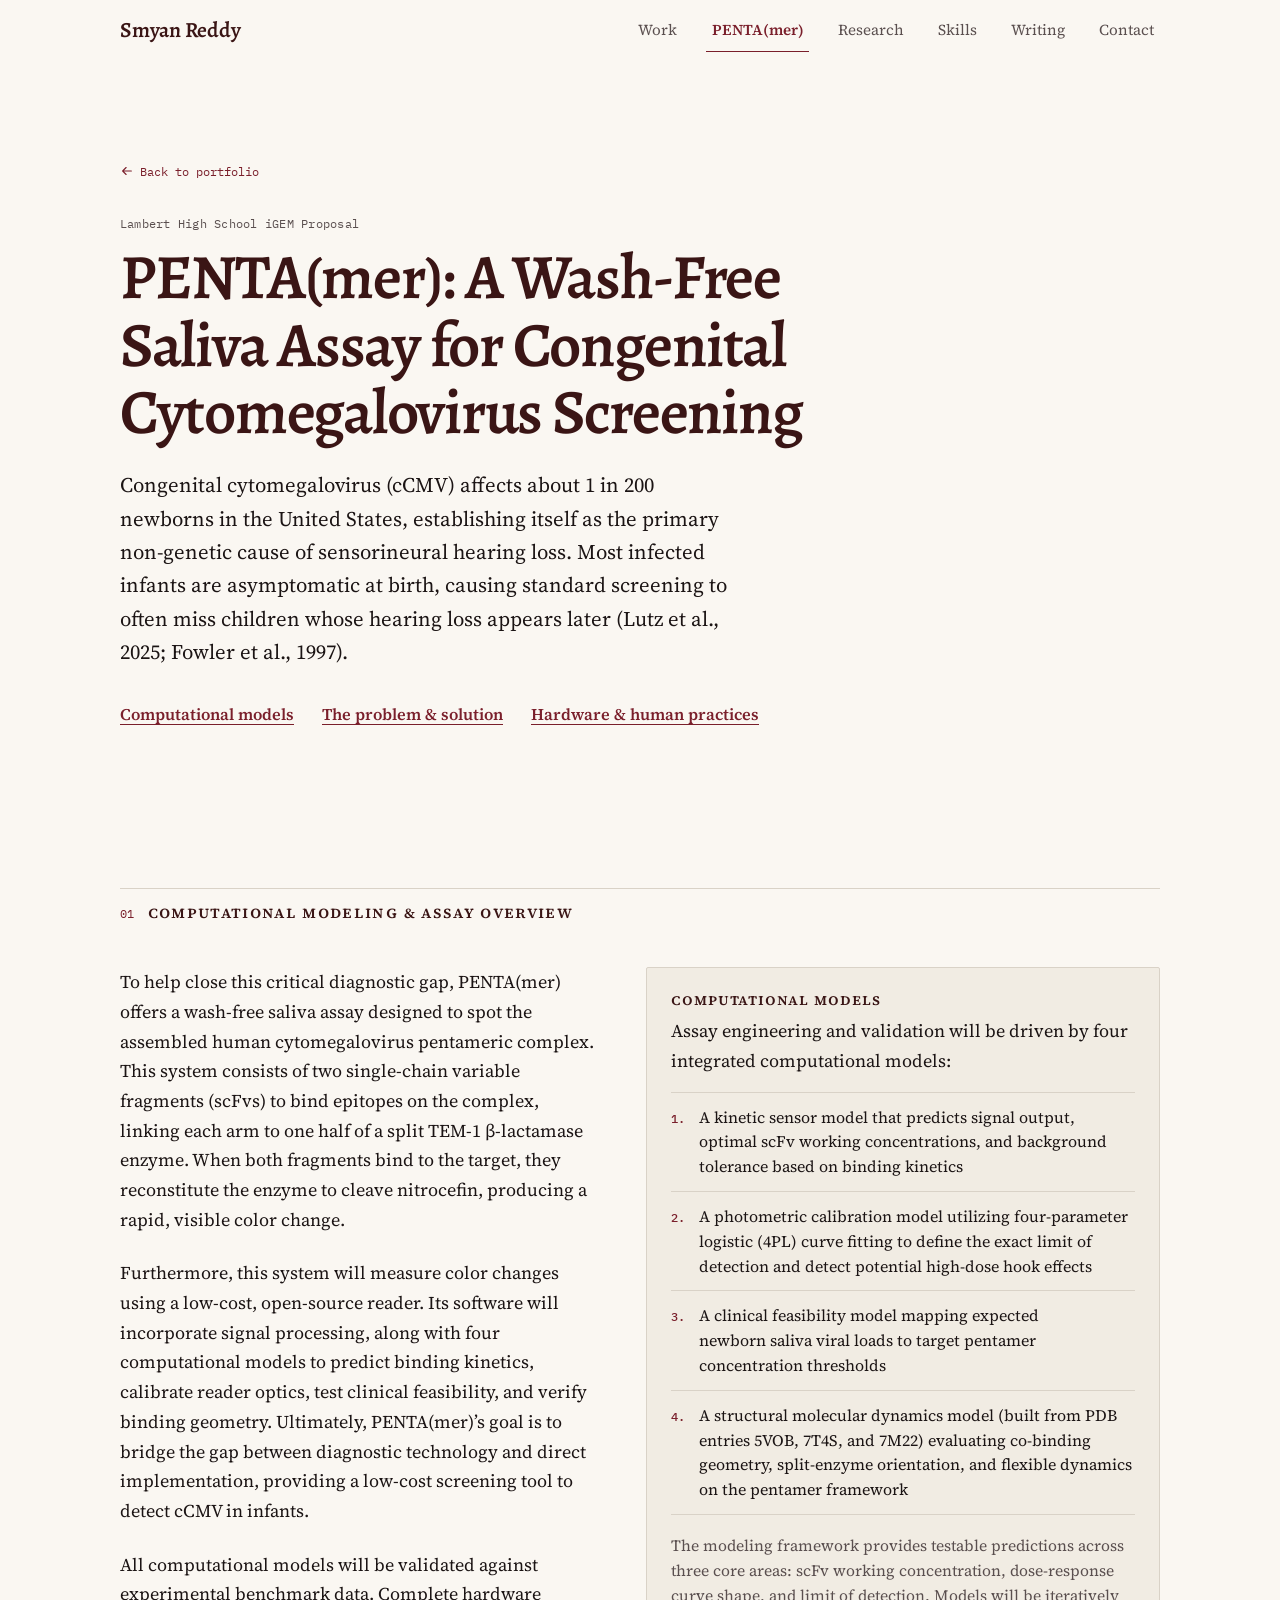
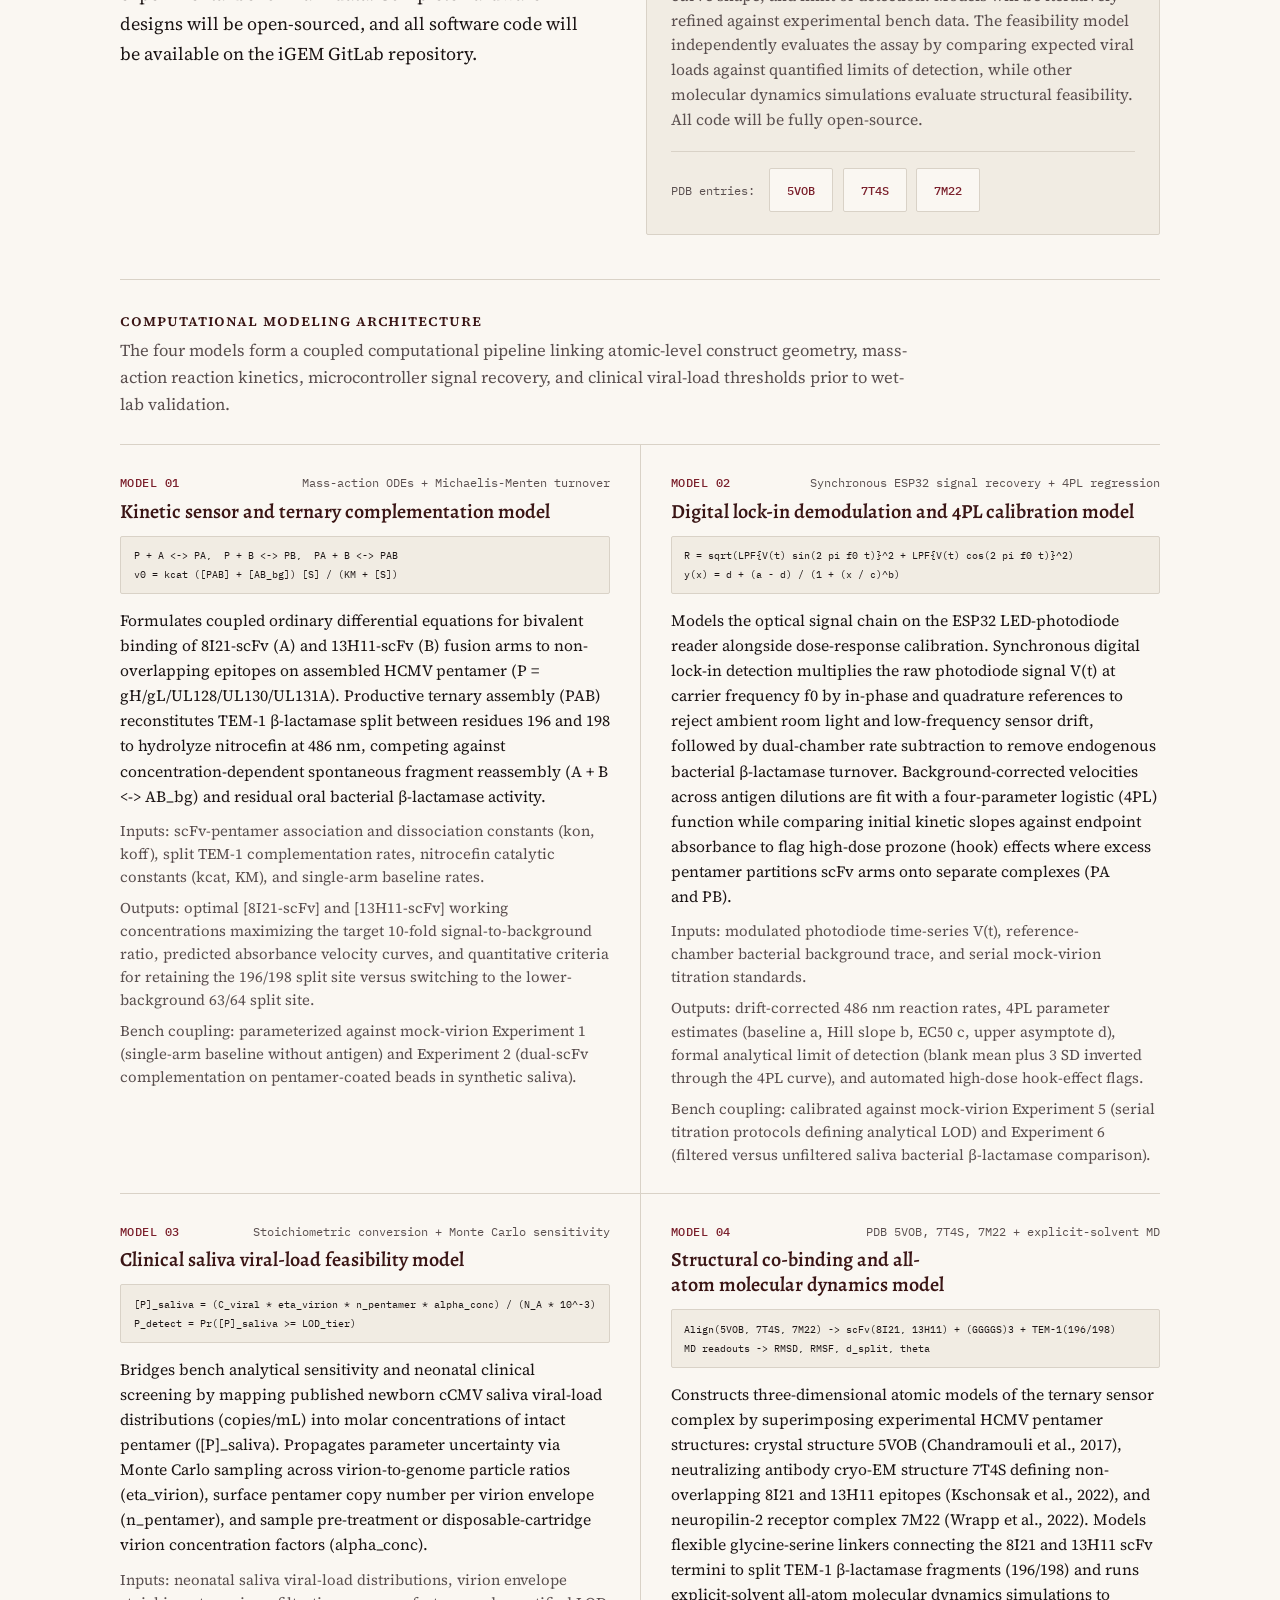
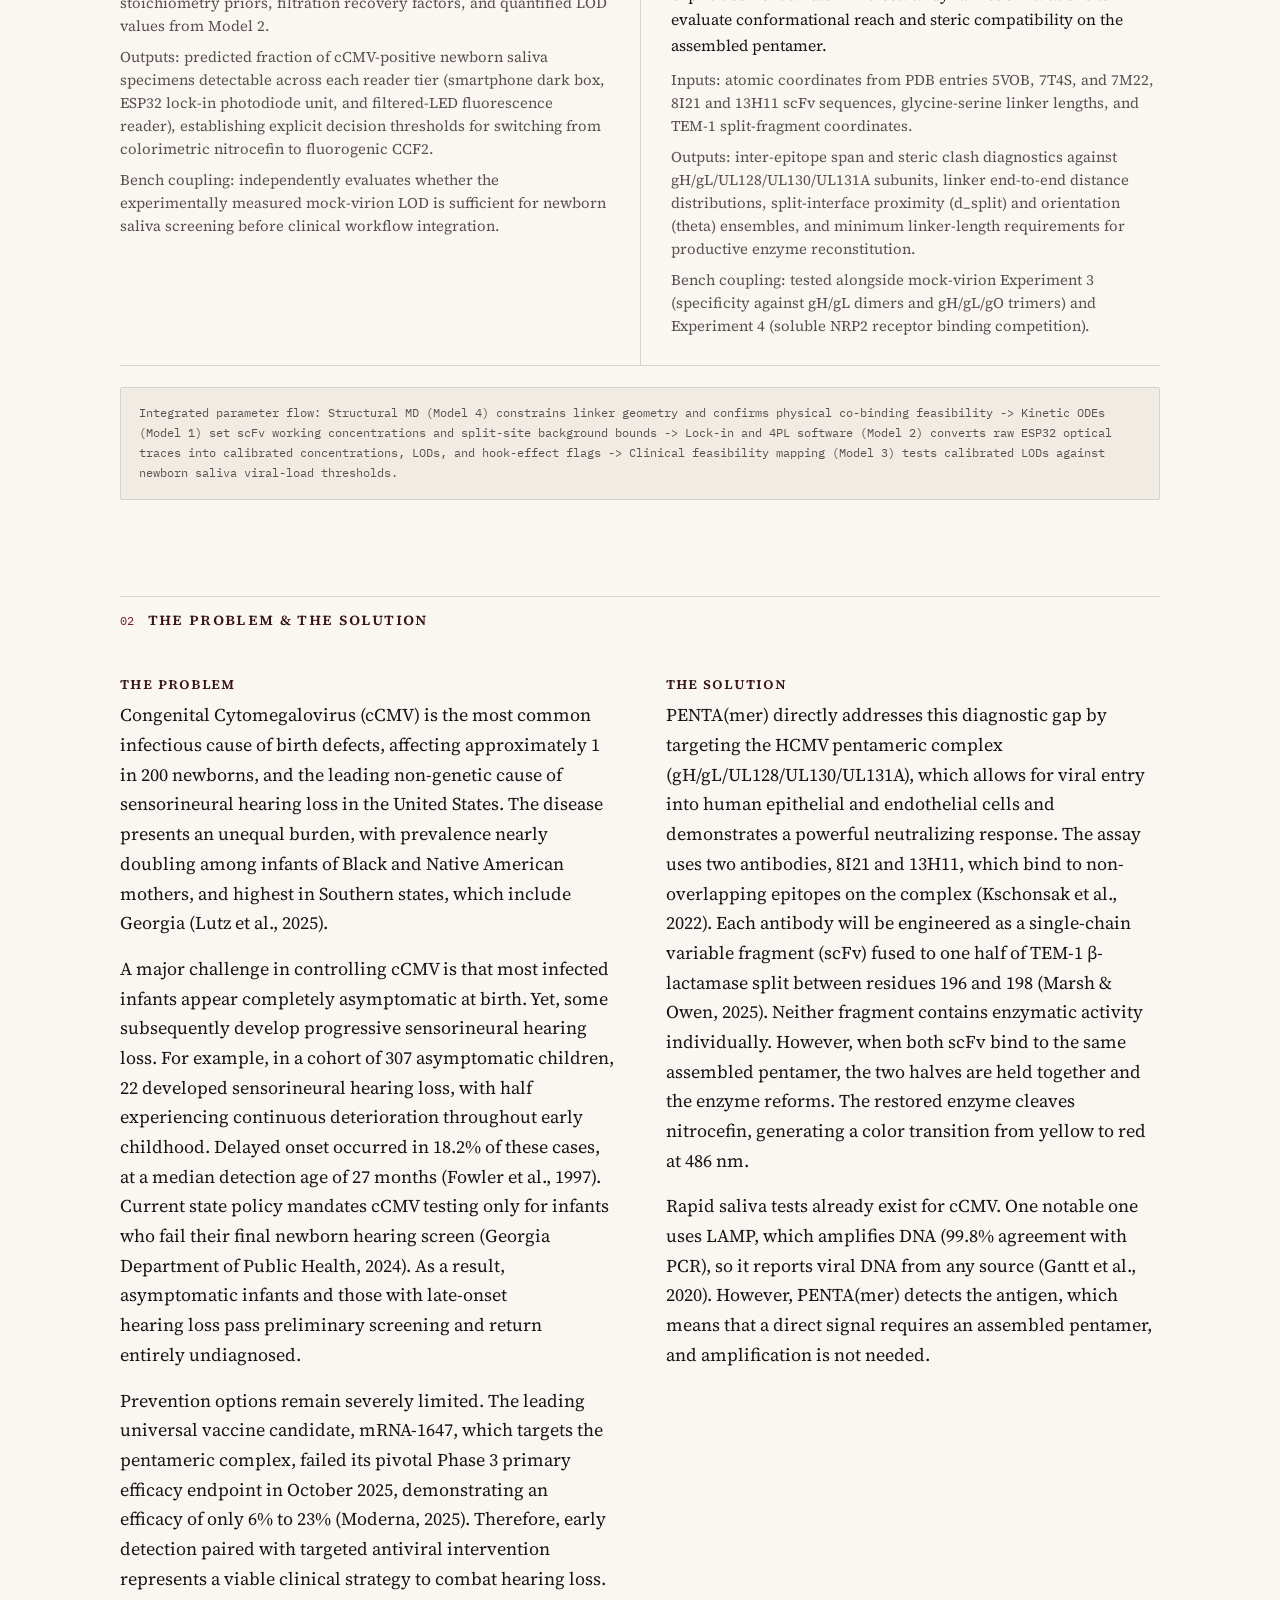
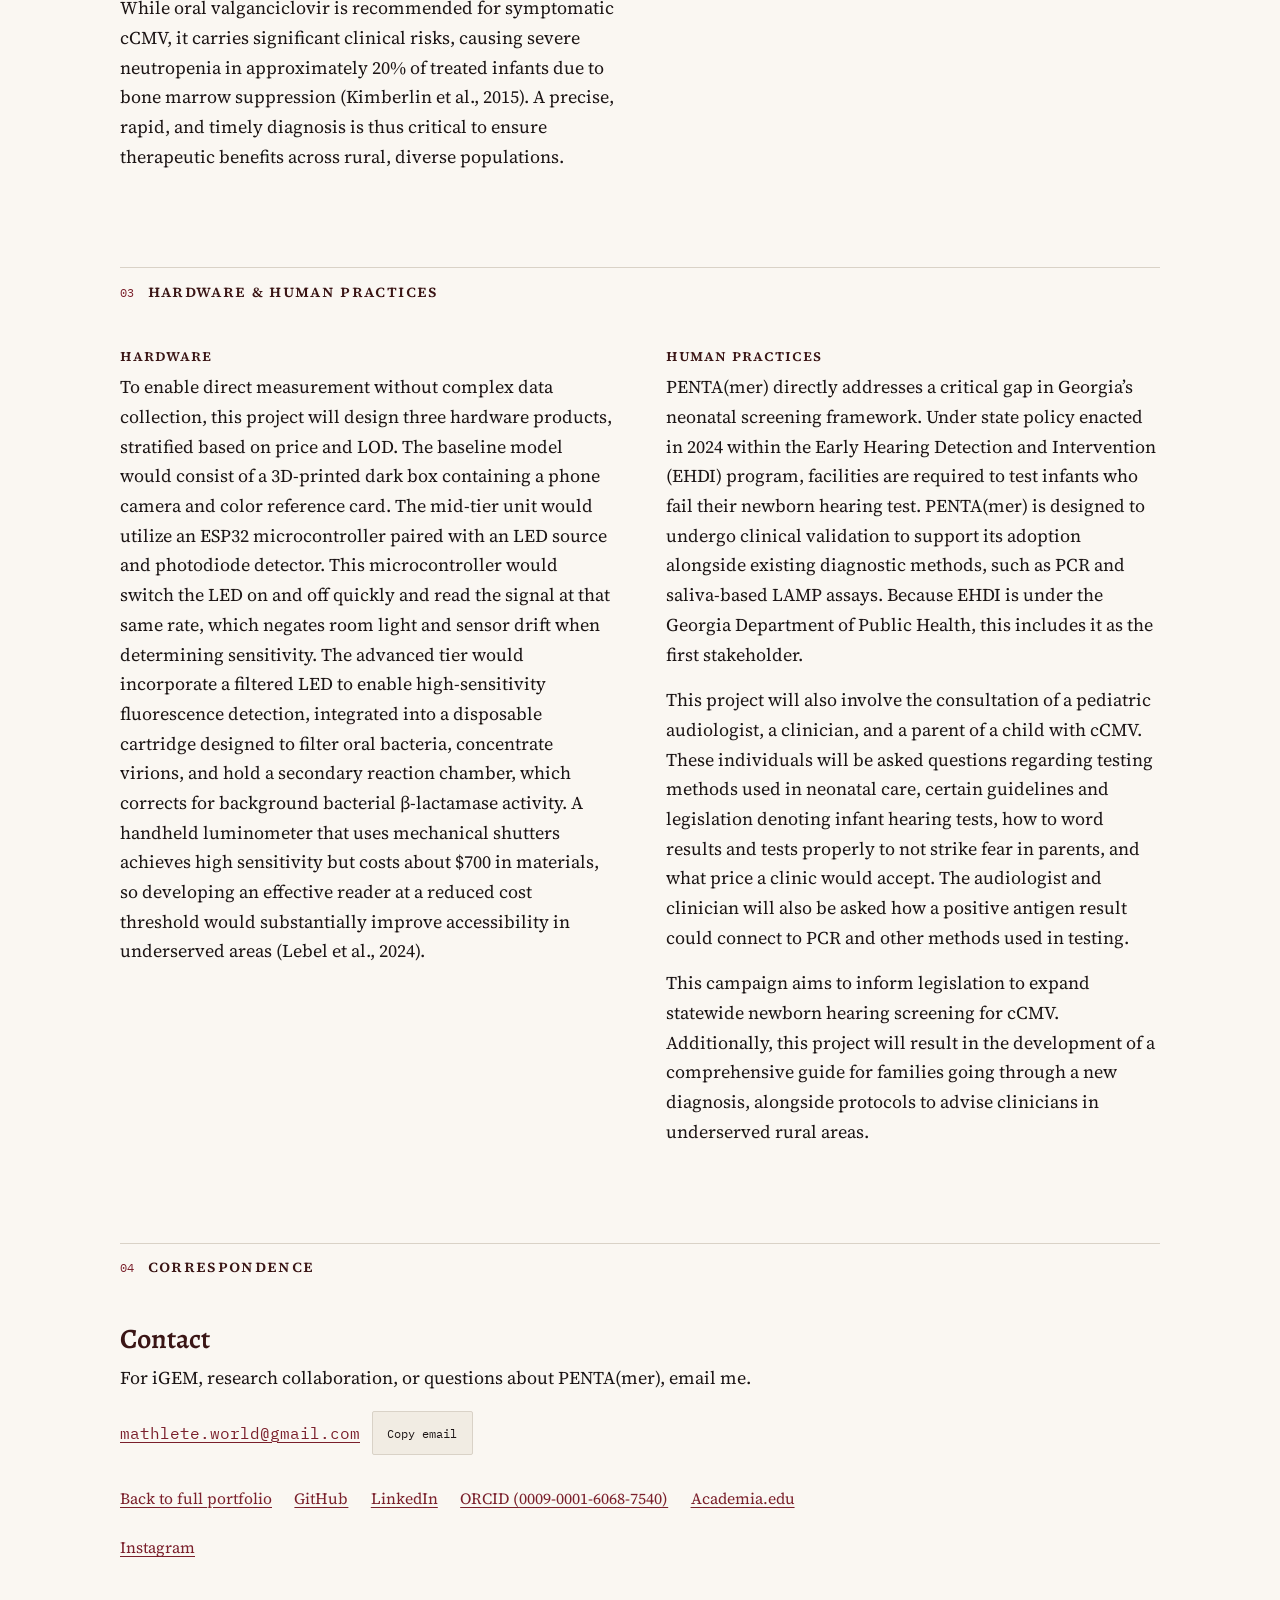
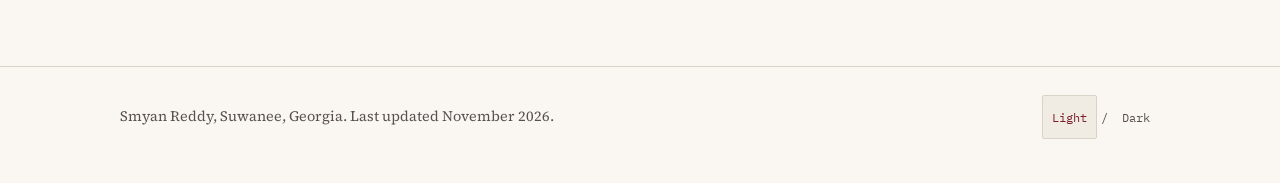
==== commit 875b7dd6: "Add QMUL GWAS missingness QC figure and expand PENTA(mer) modeling architecture" ====
--- a/penta-mer/index.html
+++ b/penta-mer/index.html
@@ -197,6 +197,74 @@
             </div>
           </div>
         </div>
+
+        <!-- Complete mathematical & parameterization specifications for the four models -->
+        <div class="models-depth-block">
+          <div class="models-depth-header">
+            <h3 class="prose-subhead" data-bind="pentamer.modelsDepthHeading">Computational modeling architecture</h3>
+            <p class="models-depth-lead" data-bind="pentamer.modelsDepthLead">The four models form a coupled computational pipeline linking atomic-level construct geometry, mass-action reaction kinetics, microcontroller signal recovery, and clinical viral-load thresholds prior to wet-lab validation.</p>
+          </div>
+
+          <div class="models-depth-grid">
+            <article class="model-depth-cell">
+              <div class="model-cell-top">
+                <span class="model-cell-code" data-bind="pentamer.modelsDeep.0.code">MODEL 01</span>
+                <span class="model-cell-tag" data-bind="pentamer.modelsDeep.0.tag">Mass-action ODEs + Michaelis-Menten turnover</span>
+              </div>
+              <h4 class="model-cell-title" data-bind="pentamer.modelsDeep.0.title">Kinetic sensor and ternary complementation model</h4>
+              <pre class="model-eq"><code data-bind="pentamer.modelsDeep.0.equation">P + A &lt;-&gt; PA,  P + B &lt;-&gt; PB,  PA + B &lt;-&gt; PAB
+v0 = kcat ([PAB] + [AB_bg]) [S] / (KM + [S])</code></pre>
+              <p class="model-cell-summary" data-bind="pentamer.modelsDeep.0.summary">Formulates coupled ordinary differential equations for bivalent binding of 8I21-scFv (A) and 13H11-scFv (B) fusion arms to non-overlapping epitopes on assembled HCMV pentamer (P = gH/gL/UL128/UL130/UL131A). Productive ternary assembly (PAB) reconstitutes TEM-1 &#946;-lactamase split between residues 196 and 198 to hydrolyze nitrocefin at 486 nm, competing against concentration-dependent spontaneous fragment reassembly (A + B &lt;-&gt; AB_bg) and residual oral bacterial &#946;-lactamase activity.</p>
+              <p class="model-cell-meta" data-bind="pentamer.modelsDeep.0.inputs">Inputs: scFv-pentamer association and dissociation constants (kon, koff), split TEM-1 complementation rates, nitrocefin catalytic constants (kcat, KM), and single-arm baseline rates.</p>
+              <p class="model-cell-meta" data-bind="pentamer.modelsDeep.0.outputs">Outputs: optimal [8I21-scFv] and [13H11-scFv] working concentrations maximizing the target 10-fold signal-to-background ratio, predicted absorbance velocity curves, and quantitative criteria for retaining the 196/198 split site versus switching to the lower-background 63/64 split site.</p>
+              <p class="model-cell-meta" data-bind="pentamer.modelsDeep.0.validation">Bench coupling: parameterized against mock-virion Experiment 1 (single-arm baseline without antigen) and Experiment 2 (dual-scFv complementation on pentamer-coated beads in synthetic saliva).</p>
+            </article>
+
+            <article class="model-depth-cell">
+              <div class="model-cell-top">
+                <span class="model-cell-code" data-bind="pentamer.modelsDeep.1.code">MODEL 02</span>
+                <span class="model-cell-tag" data-bind="pentamer.modelsDeep.1.tag">Synchronous ESP32 signal recovery + 4PL regression</span>
+              </div>
+              <h4 class="model-cell-title" data-bind="pentamer.modelsDeep.1.title">Digital lock-in demodulation and 4PL calibration model</h4>
+              <pre class="model-eq"><code data-bind="pentamer.modelsDeep.1.equation">R = sqrt(LPF{V(t) sin(2 pi f0 t)}^2 + LPF{V(t) cos(2 pi f0 t)}^2)
+y(x) = d + (a - d) / (1 + (x / c)^b)</code></pre>
+              <p class="model-cell-summary" data-bind="pentamer.modelsDeep.1.summary">Models the optical signal chain on the ESP32 LED-photodiode reader alongside dose-response calibration. Synchronous digital lock-in detection multiplies the raw photodiode signal V(t) at carrier frequency f0 by in-phase and quadrature references to reject ambient room light and low-frequency sensor drift, followed by dual-chamber rate subtraction to remove endogenous bacterial &#946;-lactamase turnover. Background-corrected velocities across antigen dilutions are fit with a four-parameter logistic (4PL) function while comparing initial kinetic slopes against endpoint absorbance to flag high-dose prozone (hook) effects where excess pentamer partitions scFv arms onto separate complexes (PA and PB).</p>
+              <p class="model-cell-meta" data-bind="pentamer.modelsDeep.1.inputs">Inputs: modulated photodiode time-series V(t), reference-chamber bacterial background trace, and serial mock-virion titration standards.</p>
+              <p class="model-cell-meta" data-bind="pentamer.modelsDeep.1.outputs">Outputs: drift-corrected 486 nm reaction rates, 4PL parameter estimates (baseline a, Hill slope b, EC50 c, upper asymptote d), formal analytical limit of detection (blank mean plus 3 SD inverted through the 4PL curve), and automated high-dose hook-effect flags.</p>
+              <p class="model-cell-meta" data-bind="pentamer.modelsDeep.1.validation">Bench coupling: calibrated against mock-virion Experiment 5 (serial titration protocols defining analytical LOD) and Experiment 6 (filtered versus unfiltered saliva bacterial &#946;-lactamase comparison).</p>
+            </article>
+
+            <article class="model-depth-cell">
+              <div class="model-cell-top">
+                <span class="model-cell-code" data-bind="pentamer.modelsDeep.2.code">MODEL 03</span>
+                <span class="model-cell-tag" data-bind="pentamer.modelsDeep.2.tag">Stoichiometric conversion + Monte Carlo sensitivity</span>
+              </div>
+              <h4 class="model-cell-title" data-bind="pentamer.modelsDeep.2.title">Clinical saliva viral-load feasibility model</h4>
+              <pre class="model-eq"><code data-bind="pentamer.modelsDeep.2.equation">[P]_saliva = (C_viral * eta_virion * n_pentamer * alpha_conc) / (N_A * 10^-3)
+P_detect = Pr([P]_saliva &gt;= LOD_tier)</code></pre>
+              <p class="model-cell-summary" data-bind="pentamer.modelsDeep.2.summary">Bridges bench analytical sensitivity and neonatal clinical screening by mapping published newborn cCMV saliva viral-load distributions (copies/mL) into molar concentrations of intact pentamer ([P]_saliva). Propagates parameter uncertainty via Monte Carlo sampling across virion-to-genome particle ratios (eta_virion), surface pentamer copy number per virion envelope (n_pentamer), and sample pre-treatment or disposable-cartridge virion concentration factors (alpha_conc).</p>
+              <p class="model-cell-meta" data-bind="pentamer.modelsDeep.2.inputs">Inputs: neonatal saliva viral-load distributions, virion envelope stoichiometry priors, filtration recovery factors, and quantified LOD values from Model 2.</p>
+              <p class="model-cell-meta" data-bind="pentamer.modelsDeep.2.outputs">Outputs: predicted fraction of cCMV-positive newborn saliva specimens detectable across each reader tier (smartphone dark box, ESP32 lock-in photodiode unit, and filtered-LED fluorescence reader), establishing explicit decision thresholds for switching from colorimetric nitrocefin to fluorogenic CCF2.</p>
+              <p class="model-cell-meta" data-bind="pentamer.modelsDeep.2.validation">Bench coupling: independently evaluates whether the experimentally measured mock-virion LOD is sufficient for newborn saliva screening before clinical workflow integration.</p>
+            </article>
+
+            <article class="model-depth-cell">
+              <div class="model-cell-top">
+                <span class="model-cell-code" data-bind="pentamer.modelsDeep.3.code">MODEL 04</span>
+                <span class="model-cell-tag" data-bind="pentamer.modelsDeep.3.tag">PDB 5VOB, 7T4S, 7M22 + explicit-solvent MD</span>
+              </div>
+              <h4 class="model-cell-title" data-bind="pentamer.modelsDeep.3.title">Structural co-binding and all-atom molecular dynamics model</h4>
+              <pre class="model-eq"><code data-bind="pentamer.modelsDeep.3.equation">Align(5VOB, 7T4S, 7M22) -&gt; scFv(8I21, 13H11) + (GGGGS)3 + TEM-1(196/198)
+MD readouts -&gt; RMSD, RMSF, d_split, theta</code></pre>
+              <p class="model-cell-summary" data-bind="pentamer.modelsDeep.3.summary">Constructs three-dimensional atomic models of the ternary sensor complex by superimposing experimental HCMV pentamer structures: crystal structure 5VOB (Chandramouli et al., 2017), neutralizing antibody cryo-EM structure 7T4S defining non-overlapping 8I21 and 13H11 epitopes (Kschonsak et al., 2022), and neuropilin-2 receptor complex 7M22 (Wrapp et al., 2022). Models flexible glycine-serine linkers connecting the 8I21 and 13H11 scFv termini to split TEM-1 &#946;-lactamase fragments (196/198) and runs explicit-solvent all-atom molecular dynamics simulations to evaluate conformational reach and steric compatibility on the assembled pentamer.</p>
+              <p class="model-cell-meta" data-bind="pentamer.modelsDeep.3.inputs">Inputs: atomic coordinates from PDB entries 5VOB, 7T4S, and 7M22, 8I21 and 13H11 scFv sequences, glycine-serine linker lengths, and TEM-1 split-fragment coordinates.</p>
+              <p class="model-cell-meta" data-bind="pentamer.modelsDeep.3.outputs">Outputs: inter-epitope span and steric clash diagnostics against gH/gL/UL128/UL130/UL131A subunits, linker end-to-end distance distributions, split-interface proximity (d_split) and orientation (theta) ensembles, and minimum linker-length requirements for productive enzyme reconstitution.</p>
+              <p class="model-cell-meta" data-bind="pentamer.modelsDeep.3.validation">Bench coupling: tested alongside mock-virion Experiment 3 (specificity against gH/gL dimers and gH/gL/gO trimers) and Experiment 4 (soluble NRP2 receptor binding competition).</p>
+            </article>
+          </div>
+
+          <p class="models-pipeline-bar" data-bind="pentamer.modelsPipelineNote">Integrated parameter flow: Structural MD (Model 4) constrains linker geometry and confirms physical co-binding feasibility -&gt; Kinetic ODEs (Model 1) set scFv working concentrations and split-site background bounds -&gt; Lock-in and 4PL software (Model 2) converts raw ESP32 optical traces into calibrated concentrations, LODs, and hook-effect flags -&gt; Clinical feasibility mapping (Model 3) tests calibrated LODs against newborn saliva viral-load thresholds.</p>
+        </div>
       </div>
     </section>
 
--- a/styles.css
+++ b/styles.css
@@ -132,7 +132,8 @@
 h1,
 h2,
 h3,
-h4 {
+h4,
+h5 {
   margin: 0;
   font-family: var(--font-display);
   color: var(--maroon);
@@ -796,6 +797,137 @@
   margin-top: 1.1rem;
 }
 
+/* Deep-dive computational modeling architecture grid */
+.models-depth-block {
+  margin-top: 2.75rem;
+  padding-top: 2rem;
+  border-top: 1px solid var(--rule);
+}
+
+.models-depth-header {
+  max-width: 50rem;
+  margin-bottom: 1.6rem;
+}
+
+.models-depth-lead {
+  font-size: 1.04rem;
+  line-height: 1.62;
+  color: var(--ink-2);
+  margin: 0.35rem 0 0;
+}
+
+.models-depth-grid {
+  display: grid;
+  grid-template-columns: 1fr;
+  border-top: 1px solid var(--rule);
+  border-bottom: 1px solid var(--rule);
+}
+
+.model-depth-cell {
+  padding: 1.5rem 0;
+  border-bottom: 1px solid var(--rule);
+  min-width: 0;
+}
+
+.model-depth-cell:last-child {
+  border-bottom: 0;
+}
+
+@media (min-width: 860px) {
+  .models-depth-grid {
+    grid-template-columns: repeat(2, minmax(0, 1fr));
+  }
+
+  .model-depth-cell {
+    padding: 1.65rem 1.85rem 1.65rem 0;
+  }
+
+  .model-depth-cell:nth-child(even) {
+    padding-left: 1.85rem;
+    padding-right: 0;
+    border-left: 1px solid var(--rule);
+  }
+
+  .model-depth-cell:nth-last-child(-n + 2) {
+    border-bottom: 0;
+  }
+}
+
+.model-cell-top {
+  display: flex;
+  flex-wrap: wrap;
+  align-items: baseline;
+  justify-content: space-between;
+  gap: 0.35rem 0.85rem;
+  margin-bottom: 0.45rem;
+}
+
+.model-cell-code {
+  font-family: var(--font-mono);
+  font-size: var(--step--2);
+  font-weight: 500;
+  color: var(--accent);
+  letter-spacing: 0.04em;
+}
+
+.model-cell-tag {
+  font-family: var(--font-mono);
+  font-size: 0.74rem;
+  color: var(--ink-2);
+}
+
+.model-cell-title {
+  font-family: var(--font-display);
+  font-size: 1.25rem;
+  line-height: 1.24;
+  color: var(--maroon);
+  margin-bottom: 0.7rem;
+}
+
+.model-eq {
+  margin: 0 0 0.85rem;
+  padding: 0.6rem 0.8rem;
+  background-color: var(--paper-2);
+  border: 1px solid var(--rule);
+  border-radius: var(--radius);
+  font-family: var(--font-mono);
+  font-size: 0.76rem;
+  line-height: 1.55;
+  color: var(--ink);
+  white-space: pre-wrap;
+  overflow-wrap: anywhere;
+}
+
+.model-cell-summary {
+  font-size: 0.98rem;
+  line-height: 1.6;
+  color: var(--ink);
+  margin-bottom: 0.7rem;
+}
+
+.model-cell-meta {
+  font-size: 0.93rem;
+  line-height: 1.55;
+  color: var(--ink-2);
+  margin-bottom: 0.5rem;
+}
+
+.model-cell-meta:last-child {
+  margin-bottom: 0;
+}
+
+.models-pipeline-bar {
+  margin-top: 1.35rem;
+  padding: 0.95rem 1.15rem;
+  background-color: var(--paper-2);
+  border: 1px solid var(--rule);
+  border-radius: var(--radius);
+  font-family: var(--font-mono);
+  font-size: var(--step--2);
+  line-height: 1.6;
+  color: var(--ink-2);
+}
+
 /* Entry external links row (>=44x44px touch targets) */
 .entry-links {
   display: flex;
@@ -1412,7 +1544,8 @@
   .portfolio-figure,
   .skill-cell,
   .ruled-item,
-  .pentamer-models-panel {
+  .pentamer-models-panel,
+  .model-depth-cell {
     break-inside: avoid;
   }
 
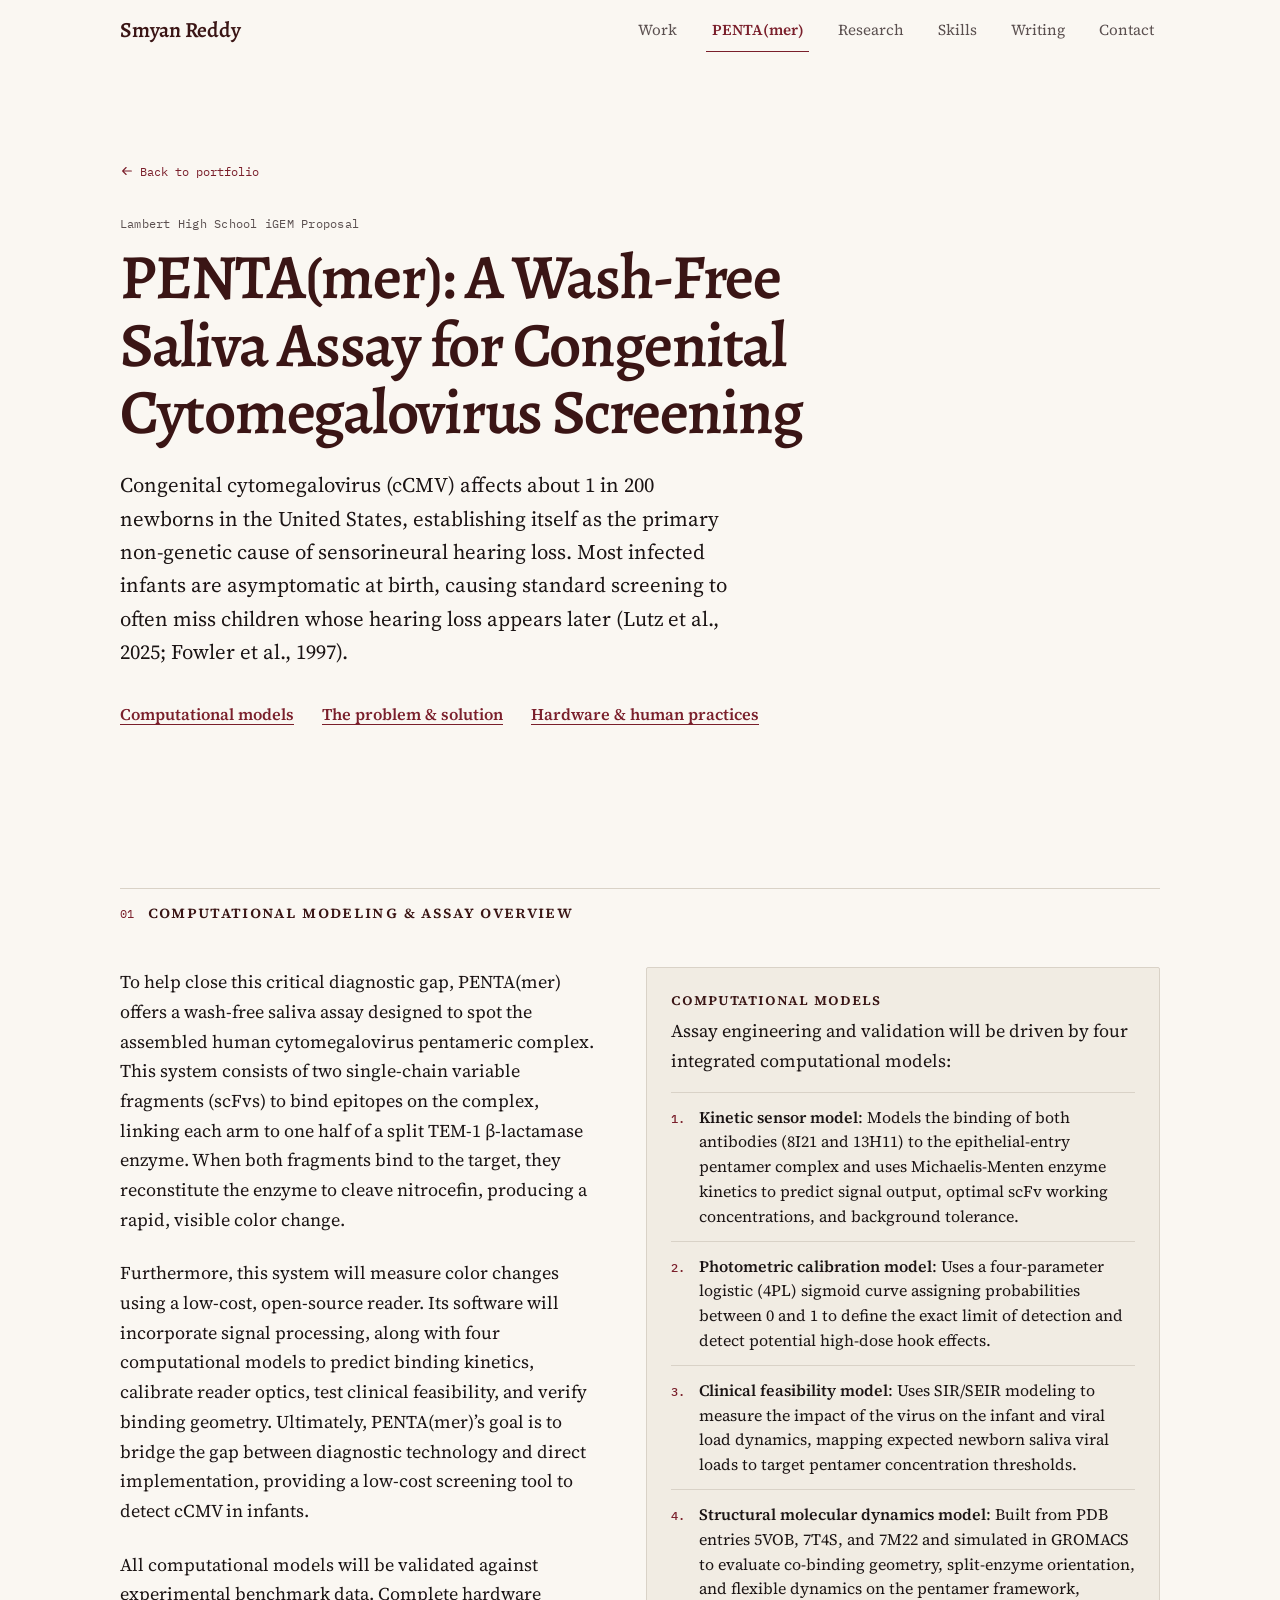
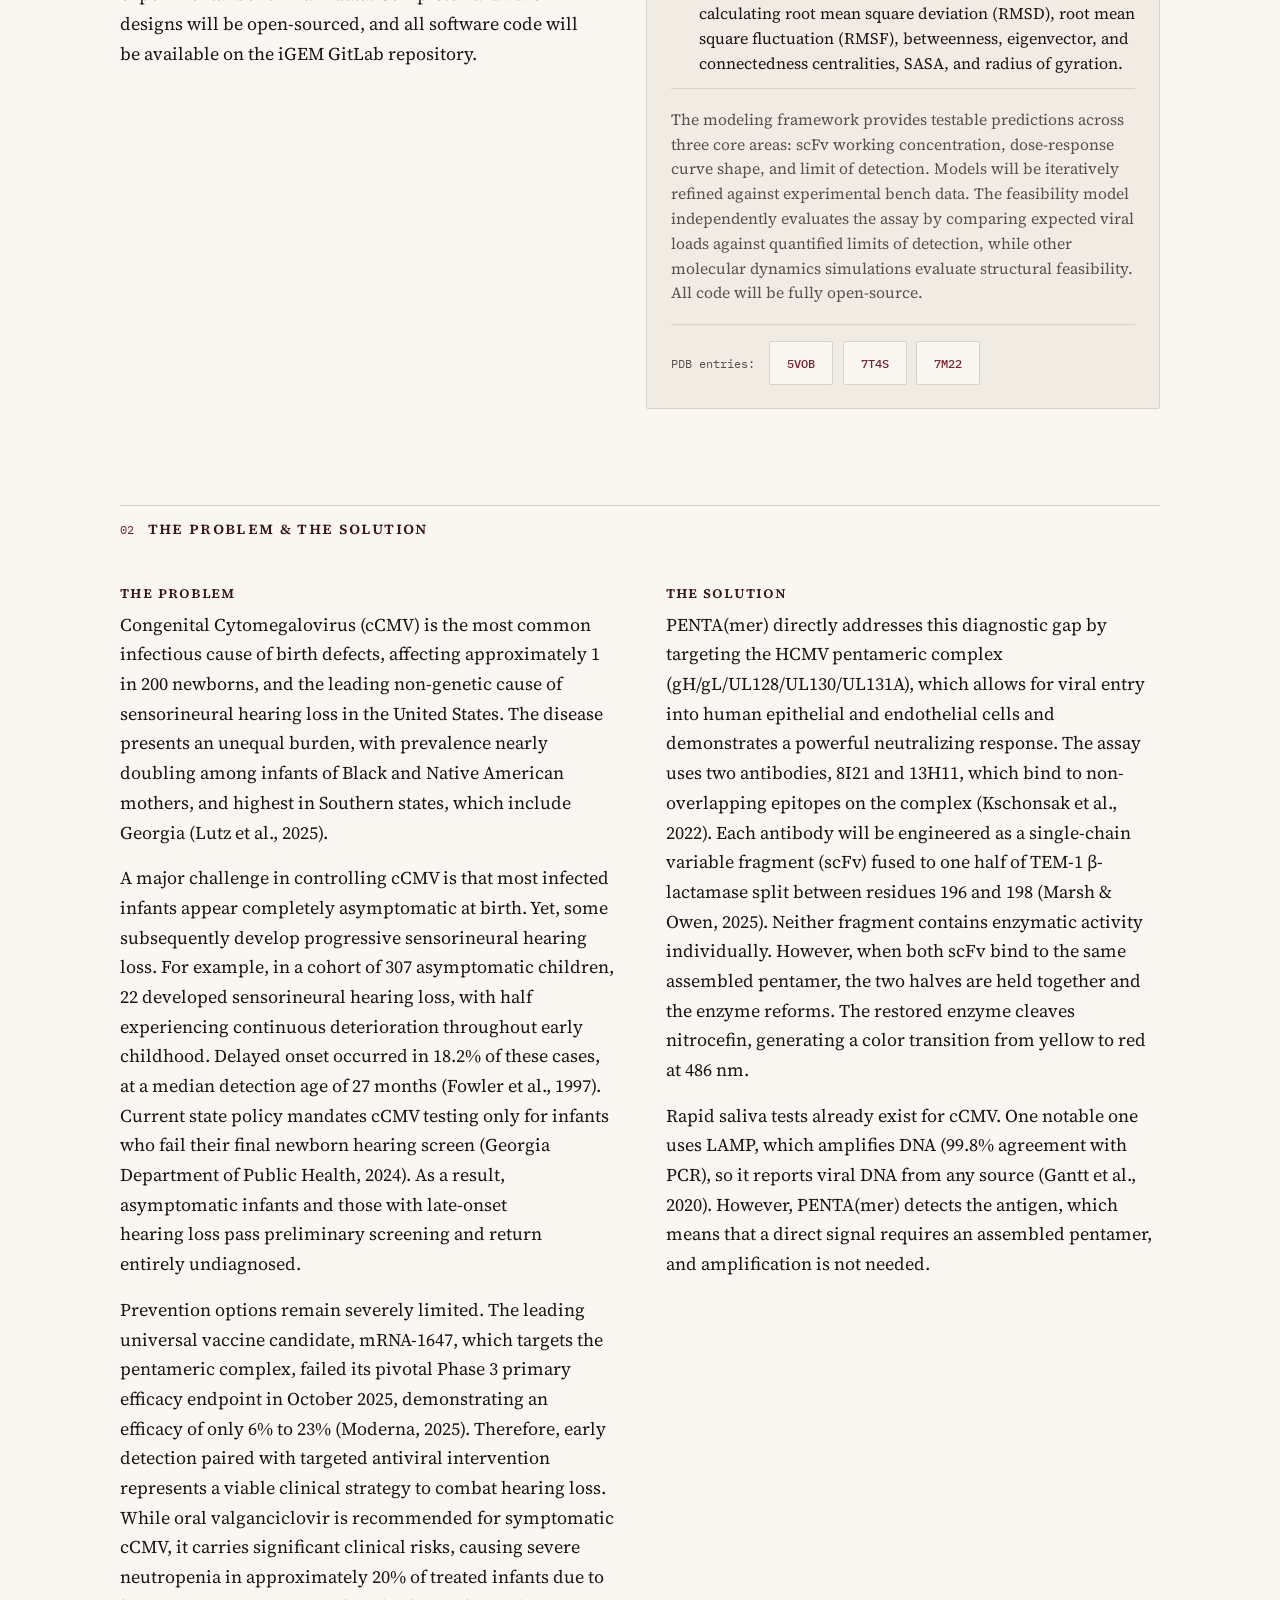
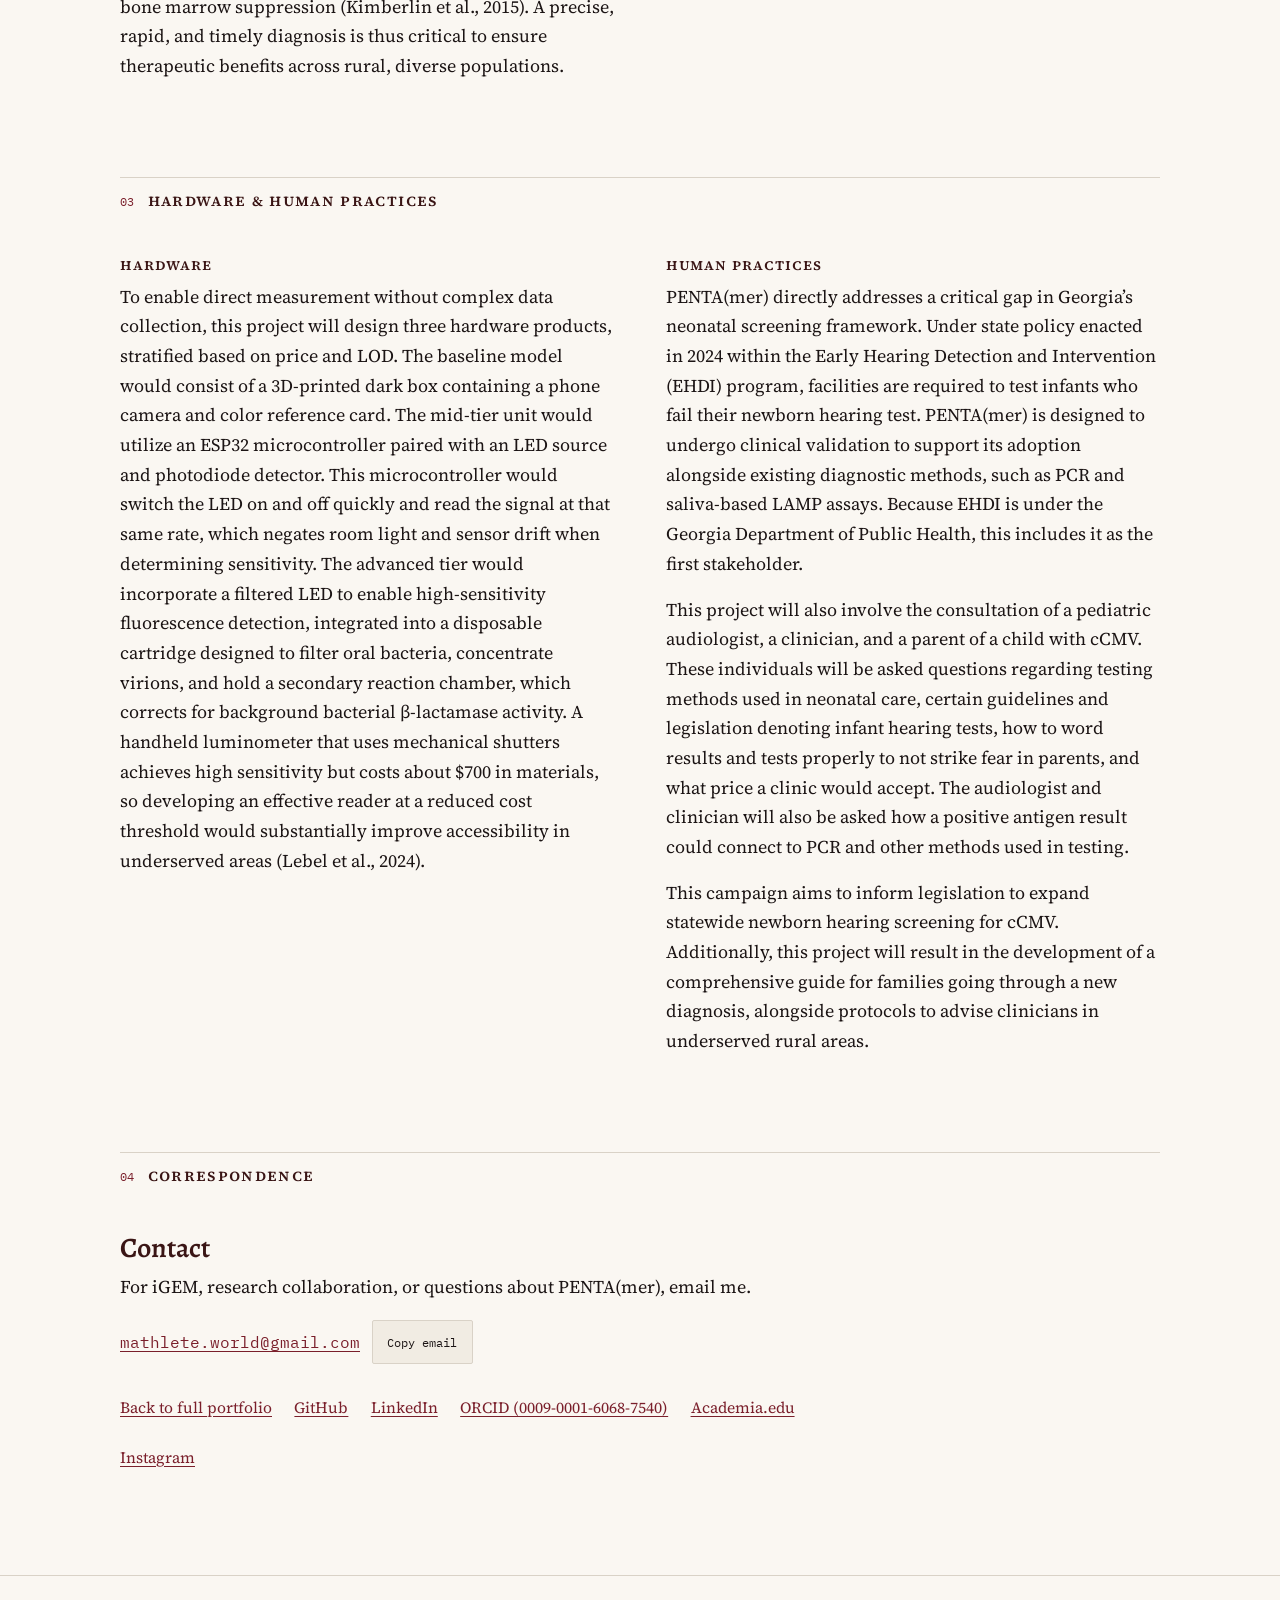
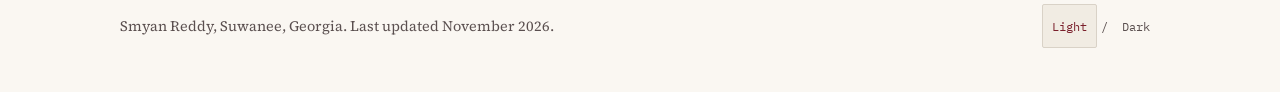
==== commit 7aead835: "Add QMUL GWAS Manhattan plot and refine PENTA(mer) computational models" ====
--- a/penta-mer/index.html
+++ b/penta-mer/index.html
@@ -161,19 +161,19 @@
             <ol class="model-list">
               <li>
                 <span class="model-code"><span data-bind="pentamer.models.0.num">1</span>.</span>
-                <span data-bind="pentamer.models.0.text">A kinetic sensor model that predicts signal output, optimal scFv working concentrations, and background tolerance based on binding kinetics</span>
+                <span><strong class="model-item-name" data-bind="pentamer.models.0.name">Kinetic sensor model</strong>: <span data-bind="pentamer.models.0.text">Models the binding of both antibodies (8I21 and 13H11) to the epithelial-entry pentamer complex and uses Michaelis-Menten enzyme kinetics to predict signal output, optimal scFv working concentrations, and background tolerance.</span></span>
               </li>
               <li>
                 <span class="model-code"><span data-bind="pentamer.models.1.num">2</span>.</span>
-                <span data-bind="pentamer.models.1.text">A photometric calibration model utilizing four-parameter logistic (4PL) curve fitting to define the exact limit of detection and detect potential high-dose hook effects</span>
+                <span><strong class="model-item-name" data-bind="pentamer.models.1.name">Photometric calibration model</strong>: <span data-bind="pentamer.models.1.text">Uses a four-parameter logistic (4PL) sigmoid curve assigning probabilities between 0 and 1 to define the exact limit of detection and detect potential high-dose hook effects.</span></span>
               </li>
               <li>
                 <span class="model-code"><span data-bind="pentamer.models.2.num">3</span>.</span>
-                <span data-bind="pentamer.models.2.text">A clinical feasibility model mapping expected newborn saliva viral loads to target pentamer concentration thresholds</span>
+                <span><strong class="model-item-name" data-bind="pentamer.models.2.name">Clinical feasibility model</strong>: <span data-bind="pentamer.models.2.text">Uses SIR/SEIR modeling to measure the impact of the virus on the infant and viral load dynamics, mapping expected newborn saliva viral loads to target pentamer concentration thresholds.</span></span>
               </li>
               <li>
                 <span class="model-code"><span data-bind="pentamer.models.3.num">4</span>.</span>
-                <span data-bind="pentamer.models.3.text">A structural molecular dynamics model (built from PDB entries 5VOB, 7T4S, and 7M22) evaluating co-binding geometry, split-enzyme orientation, and flexible dynamics on the pentamer framework</span>
+                <span><strong class="model-item-name" data-bind="pentamer.models.3.name">Structural molecular dynamics model</strong>: <span data-bind="pentamer.models.3.text">Built from PDB entries 5VOB, 7T4S, and 7M22 and simulated in GROMACS to evaluate co-binding geometry, split-enzyme orientation, and flexible dynamics on the pentamer framework, calculating root mean square deviation (RMSD), root mean square fluctuation (RMSF), betweenness, eigenvector, and connectedness centralities, SASA, and radius of gyration.</span></span>
               </li>
             </ol>
 
@@ -197,74 +197,6 @@
             </div>
           </div>
         </div>
-
-        <!-- Complete mathematical & parameterization specifications for the four models -->
-        <div class="models-depth-block">
-          <div class="models-depth-header">
-            <h3 class="prose-subhead" data-bind="pentamer.modelsDepthHeading">Computational modeling architecture</h3>
-            <p class="models-depth-lead" data-bind="pentamer.modelsDepthLead">The four models form a coupled computational pipeline linking atomic-level construct geometry, mass-action reaction kinetics, microcontroller signal recovery, and clinical viral-load thresholds prior to wet-lab validation.</p>
-          </div>
-
-          <div class="models-depth-grid">
-            <article class="model-depth-cell">
-              <div class="model-cell-top">
-                <span class="model-cell-code" data-bind="pentamer.modelsDeep.0.code">MODEL 01</span>
-                <span class="model-cell-tag" data-bind="pentamer.modelsDeep.0.tag">Mass-action ODEs + Michaelis-Menten turnover</span>
-              </div>
-              <h4 class="model-cell-title" data-bind="pentamer.modelsDeep.0.title">Kinetic sensor and ternary complementation model</h4>
-              <pre class="model-eq"><code data-bind="pentamer.modelsDeep.0.equation">P + A &lt;-&gt; PA,  P + B &lt;-&gt; PB,  PA + B &lt;-&gt; PAB
-v0 = kcat ([PAB] + [AB_bg]) [S] / (KM + [S])</code></pre>
-              <p class="model-cell-summary" data-bind="pentamer.modelsDeep.0.summary">Formulates coupled ordinary differential equations for bivalent binding of 8I21-scFv (A) and 13H11-scFv (B) fusion arms to non-overlapping epitopes on assembled HCMV pentamer (P = gH/gL/UL128/UL130/UL131A). Productive ternary assembly (PAB) reconstitutes TEM-1 &#946;-lactamase split between residues 196 and 198 to hydrolyze nitrocefin at 486 nm, competing against concentration-dependent spontaneous fragment reassembly (A + B &lt;-&gt; AB_bg) and residual oral bacterial &#946;-lactamase activity.</p>
-              <p class="model-cell-meta" data-bind="pentamer.modelsDeep.0.inputs">Inputs: scFv-pentamer association and dissociation constants (kon, koff), split TEM-1 complementation rates, nitrocefin catalytic constants (kcat, KM), and single-arm baseline rates.</p>
-              <p class="model-cell-meta" data-bind="pentamer.modelsDeep.0.outputs">Outputs: optimal [8I21-scFv] and [13H11-scFv] working concentrations maximizing the target 10-fold signal-to-background ratio, predicted absorbance velocity curves, and quantitative criteria for retaining the 196/198 split site versus switching to the lower-background 63/64 split site.</p>
-              <p class="model-cell-meta" data-bind="pentamer.modelsDeep.0.validation">Bench coupling: parameterized against mock-virion Experiment 1 (single-arm baseline without antigen) and Experiment 2 (dual-scFv complementation on pentamer-coated beads in synthetic saliva).</p>
-            </article>
-
-            <article class="model-depth-cell">
-              <div class="model-cell-top">
-                <span class="model-cell-code" data-bind="pentamer.modelsDeep.1.code">MODEL 02</span>
-                <span class="model-cell-tag" data-bind="pentamer.modelsDeep.1.tag">Synchronous ESP32 signal recovery + 4PL regression</span>
-              </div>
-              <h4 class="model-cell-title" data-bind="pentamer.modelsDeep.1.title">Digital lock-in demodulation and 4PL calibration model</h4>
-              <pre class="model-eq"><code data-bind="pentamer.modelsDeep.1.equation">R = sqrt(LPF{V(t) sin(2 pi f0 t)}^2 + LPF{V(t) cos(2 pi f0 t)}^2)
-y(x) = d + (a - d) / (1 + (x / c)^b)</code></pre>
-              <p class="model-cell-summary" data-bind="pentamer.modelsDeep.1.summary">Models the optical signal chain on the ESP32 LED-photodiode reader alongside dose-response calibration. Synchronous digital lock-in detection multiplies the raw photodiode signal V(t) at carrier frequency f0 by in-phase and quadrature references to reject ambient room light and low-frequency sensor drift, followed by dual-chamber rate subtraction to remove endogenous bacterial &#946;-lactamase turnover. Background-corrected velocities across antigen dilutions are fit with a four-parameter logistic (4PL) function while comparing initial kinetic slopes against endpoint absorbance to flag high-dose prozone (hook) effects where excess pentamer partitions scFv arms onto separate complexes (PA and PB).</p>
-              <p class="model-cell-meta" data-bind="pentamer.modelsDeep.1.inputs">Inputs: modulated photodiode time-series V(t), reference-chamber bacterial background trace, and serial mock-virion titration standards.</p>
-              <p class="model-cell-meta" data-bind="pentamer.modelsDeep.1.outputs">Outputs: drift-corrected 486 nm reaction rates, 4PL parameter estimates (baseline a, Hill slope b, EC50 c, upper asymptote d), formal analytical limit of detection (blank mean plus 3 SD inverted through the 4PL curve), and automated high-dose hook-effect flags.</p>
-              <p class="model-cell-meta" data-bind="pentamer.modelsDeep.1.validation">Bench coupling: calibrated against mock-virion Experiment 5 (serial titration protocols defining analytical LOD) and Experiment 6 (filtered versus unfiltered saliva bacterial &#946;-lactamase comparison).</p>
-            </article>
-
-            <article class="model-depth-cell">
-              <div class="model-cell-top">
-                <span class="model-cell-code" data-bind="pentamer.modelsDeep.2.code">MODEL 03</span>
-                <span class="model-cell-tag" data-bind="pentamer.modelsDeep.2.tag">Stoichiometric conversion + Monte Carlo sensitivity</span>
-              </div>
-              <h4 class="model-cell-title" data-bind="pentamer.modelsDeep.2.title">Clinical saliva viral-load feasibility model</h4>
-              <pre class="model-eq"><code data-bind="pentamer.modelsDeep.2.equation">[P]_saliva = (C_viral * eta_virion * n_pentamer * alpha_conc) / (N_A * 10^-3)
-P_detect = Pr([P]_saliva &gt;= LOD_tier)</code></pre>
-              <p class="model-cell-summary" data-bind="pentamer.modelsDeep.2.summary">Bridges bench analytical sensitivity and neonatal clinical screening by mapping published newborn cCMV saliva viral-load distributions (copies/mL) into molar concentrations of intact pentamer ([P]_saliva). Propagates parameter uncertainty via Monte Carlo sampling across virion-to-genome particle ratios (eta_virion), surface pentamer copy number per virion envelope (n_pentamer), and sample pre-treatment or disposable-cartridge virion concentration factors (alpha_conc).</p>
-              <p class="model-cell-meta" data-bind="pentamer.modelsDeep.2.inputs">Inputs: neonatal saliva viral-load distributions, virion envelope stoichiometry priors, filtration recovery factors, and quantified LOD values from Model 2.</p>
-              <p class="model-cell-meta" data-bind="pentamer.modelsDeep.2.outputs">Outputs: predicted fraction of cCMV-positive newborn saliva specimens detectable across each reader tier (smartphone dark box, ESP32 lock-in photodiode unit, and filtered-LED fluorescence reader), establishing explicit decision thresholds for switching from colorimetric nitrocefin to fluorogenic CCF2.</p>
-              <p class="model-cell-meta" data-bind="pentamer.modelsDeep.2.validation">Bench coupling: independently evaluates whether the experimentally measured mock-virion LOD is sufficient for newborn saliva screening before clinical workflow integration.</p>
-            </article>
-
-            <article class="model-depth-cell">
-              <div class="model-cell-top">
-                <span class="model-cell-code" data-bind="pentamer.modelsDeep.3.code">MODEL 04</span>
-                <span class="model-cell-tag" data-bind="pentamer.modelsDeep.3.tag">PDB 5VOB, 7T4S, 7M22 + explicit-solvent MD</span>
-              </div>
-              <h4 class="model-cell-title" data-bind="pentamer.modelsDeep.3.title">Structural co-binding and all-atom molecular dynamics model</h4>
-              <pre class="model-eq"><code data-bind="pentamer.modelsDeep.3.equation">Align(5VOB, 7T4S, 7M22) -&gt; scFv(8I21, 13H11) + (GGGGS)3 + TEM-1(196/198)
-MD readouts -&gt; RMSD, RMSF, d_split, theta</code></pre>
-              <p class="model-cell-summary" data-bind="pentamer.modelsDeep.3.summary">Constructs three-dimensional atomic models of the ternary sensor complex by superimposing experimental HCMV pentamer structures: crystal structure 5VOB (Chandramouli et al., 2017), neutralizing antibody cryo-EM structure 7T4S defining non-overlapping 8I21 and 13H11 epitopes (Kschonsak et al., 2022), and neuropilin-2 receptor complex 7M22 (Wrapp et al., 2022). Models flexible glycine-serine linkers connecting the 8I21 and 13H11 scFv termini to split TEM-1 &#946;-lactamase fragments (196/198) and runs explicit-solvent all-atom molecular dynamics simulations to evaluate conformational reach and steric compatibility on the assembled pentamer.</p>
-              <p class="model-cell-meta" data-bind="pentamer.modelsDeep.3.inputs">Inputs: atomic coordinates from PDB entries 5VOB, 7T4S, and 7M22, 8I21 and 13H11 scFv sequences, glycine-serine linker lengths, and TEM-1 split-fragment coordinates.</p>
-              <p class="model-cell-meta" data-bind="pentamer.modelsDeep.3.outputs">Outputs: inter-epitope span and steric clash diagnostics against gH/gL/UL128/UL130/UL131A subunits, linker end-to-end distance distributions, split-interface proximity (d_split) and orientation (theta) ensembles, and minimum linker-length requirements for productive enzyme reconstitution.</p>
-              <p class="model-cell-meta" data-bind="pentamer.modelsDeep.3.validation">Bench coupling: tested alongside mock-virion Experiment 3 (specificity against gH/gL dimers and gH/gL/gO trimers) and Experiment 4 (soluble NRP2 receptor binding competition).</p>
-            </article>
-          </div>
-
-          <p class="models-pipeline-bar" data-bind="pentamer.modelsPipelineNote">Integrated parameter flow: Structural MD (Model 4) constrains linker geometry and confirms physical co-binding feasibility -&gt; Kinetic ODEs (Model 1) set scFv working concentrations and split-site background bounds -&gt; Lock-in and 4PL software (Model 2) converts raw ESP32 optical traces into calibrated concentrations, LODs, and hook-effect flags -&gt; Clinical feasibility mapping (Model 3) tests calibrated LODs against newborn saliva viral-load thresholds.</p>
-        </div>
       </div>
     </section>
 
--- a/styles.css
+++ b/styles.css
@@ -738,6 +738,11 @@
   color: var(--accent);
 }
 
+.model-item-name {
+  font-weight: 600;
+  color: var(--ink);
+}
+
 .models-note {
   font-size: 0.98rem;
   line-height: 1.58;
@@ -795,137 +800,6 @@
 
 .pentamer-brief-cta {
   margin-top: 1.1rem;
-}
-
-/* Deep-dive computational modeling architecture grid */
-.models-depth-block {
-  margin-top: 2.75rem;
-  padding-top: 2rem;
-  border-top: 1px solid var(--rule);
-}
-
-.models-depth-header {
-  max-width: 50rem;
-  margin-bottom: 1.6rem;
-}
-
-.models-depth-lead {
-  font-size: 1.04rem;
-  line-height: 1.62;
-  color: var(--ink-2);
-  margin: 0.35rem 0 0;
-}
-
-.models-depth-grid {
-  display: grid;
-  grid-template-columns: 1fr;
-  border-top: 1px solid var(--rule);
-  border-bottom: 1px solid var(--rule);
-}
-
-.model-depth-cell {
-  padding: 1.5rem 0;
-  border-bottom: 1px solid var(--rule);
-  min-width: 0;
-}
-
-.model-depth-cell:last-child {
-  border-bottom: 0;
-}
-
-@media (min-width: 860px) {
-  .models-depth-grid {
-    grid-template-columns: repeat(2, minmax(0, 1fr));
-  }
-
-  .model-depth-cell {
-    padding: 1.65rem 1.85rem 1.65rem 0;
-  }
-
-  .model-depth-cell:nth-child(even) {
-    padding-left: 1.85rem;
-    padding-right: 0;
-    border-left: 1px solid var(--rule);
-  }
-
-  .model-depth-cell:nth-last-child(-n + 2) {
-    border-bottom: 0;
-  }
-}
-
-.model-cell-top {
-  display: flex;
-  flex-wrap: wrap;
-  align-items: baseline;
-  justify-content: space-between;
-  gap: 0.35rem 0.85rem;
-  margin-bottom: 0.45rem;
-}
-
-.model-cell-code {
-  font-family: var(--font-mono);
-  font-size: var(--step--2);
-  font-weight: 500;
-  color: var(--accent);
-  letter-spacing: 0.04em;
-}
-
-.model-cell-tag {
-  font-family: var(--font-mono);
-  font-size: 0.74rem;
-  color: var(--ink-2);
-}
-
-.model-cell-title {
-  font-family: var(--font-display);
-  font-size: 1.25rem;
-  line-height: 1.24;
-  color: var(--maroon);
-  margin-bottom: 0.7rem;
-}
-
-.model-eq {
-  margin: 0 0 0.85rem;
-  padding: 0.6rem 0.8rem;
-  background-color: var(--paper-2);
-  border: 1px solid var(--rule);
-  border-radius: var(--radius);
-  font-family: var(--font-mono);
-  font-size: 0.76rem;
-  line-height: 1.55;
-  color: var(--ink);
-  white-space: pre-wrap;
-  overflow-wrap: anywhere;
-}
-
-.model-cell-summary {
-  font-size: 0.98rem;
-  line-height: 1.6;
-  color: var(--ink);
-  margin-bottom: 0.7rem;
-}
-
-.model-cell-meta {
-  font-size: 0.93rem;
-  line-height: 1.55;
-  color: var(--ink-2);
-  margin-bottom: 0.5rem;
-}
-
-.model-cell-meta:last-child {
-  margin-bottom: 0;
-}
-
-.models-pipeline-bar {
-  margin-top: 1.35rem;
-  padding: 0.95rem 1.15rem;
-  background-color: var(--paper-2);
-  border: 1px solid var(--rule);
-  border-radius: var(--radius);
-  font-family: var(--font-mono);
-  font-size: var(--step--2);
-  line-height: 1.6;
-  color: var(--ink-2);
 }
 
 /* Entry external links row (>=44x44px touch targets) */
@@ -1055,6 +929,16 @@
 @media (min-width: 720px) {
   .figure-pair {
     grid-template-columns: minmax(0, 1.12fr) minmax(0, 0.88fr);
+  }
+}
+
+.figure-pair--equal {
+  max-width: 50rem;
+}
+
+@media (min-width: 720px) {
+  .figure-pair--equal {
+    grid-template-columns: repeat(2, minmax(0, 1fr));
   }
 }
 
@@ -1544,8 +1428,7 @@
   .portfolio-figure,
   .skill-cell,
   .ruled-item,
-  .pentamer-models-panel,
-  .model-depth-cell {
+  .pentamer-models-panel {
     break-inside: avoid;
   }
 
